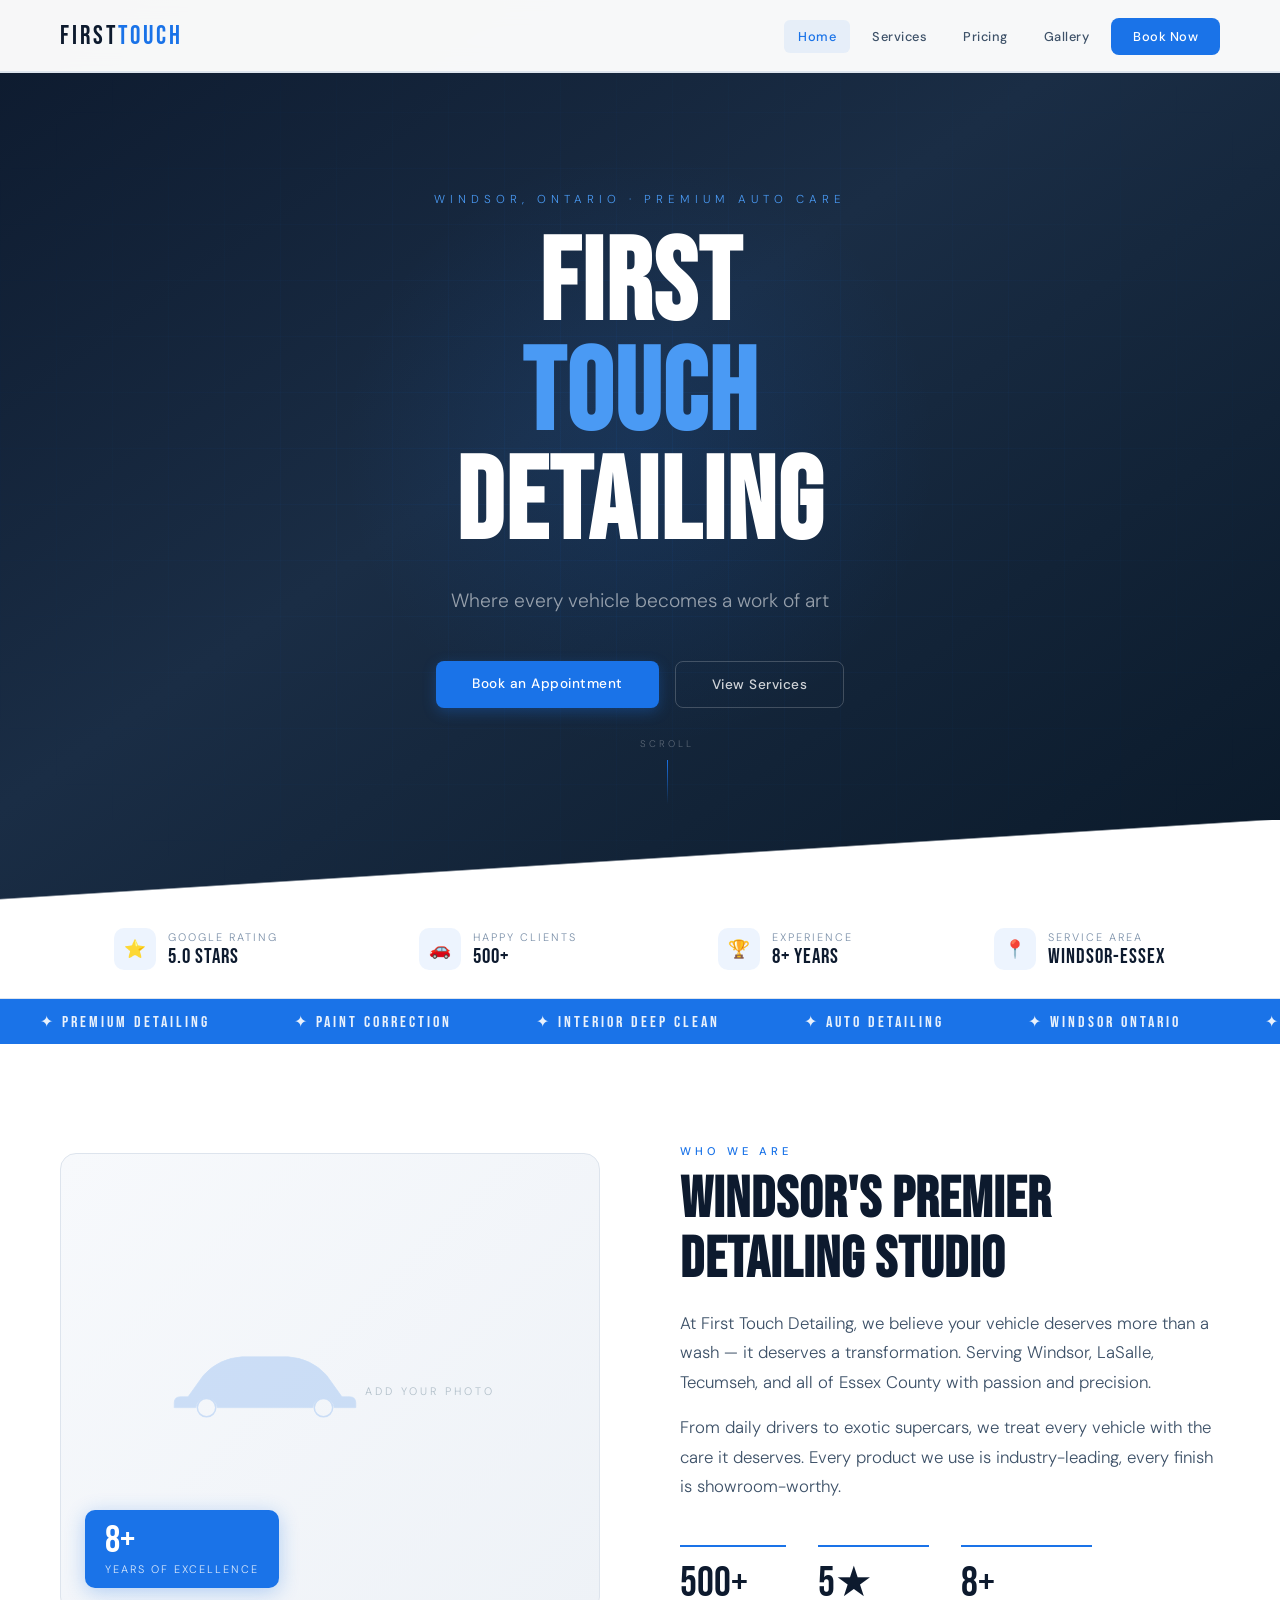
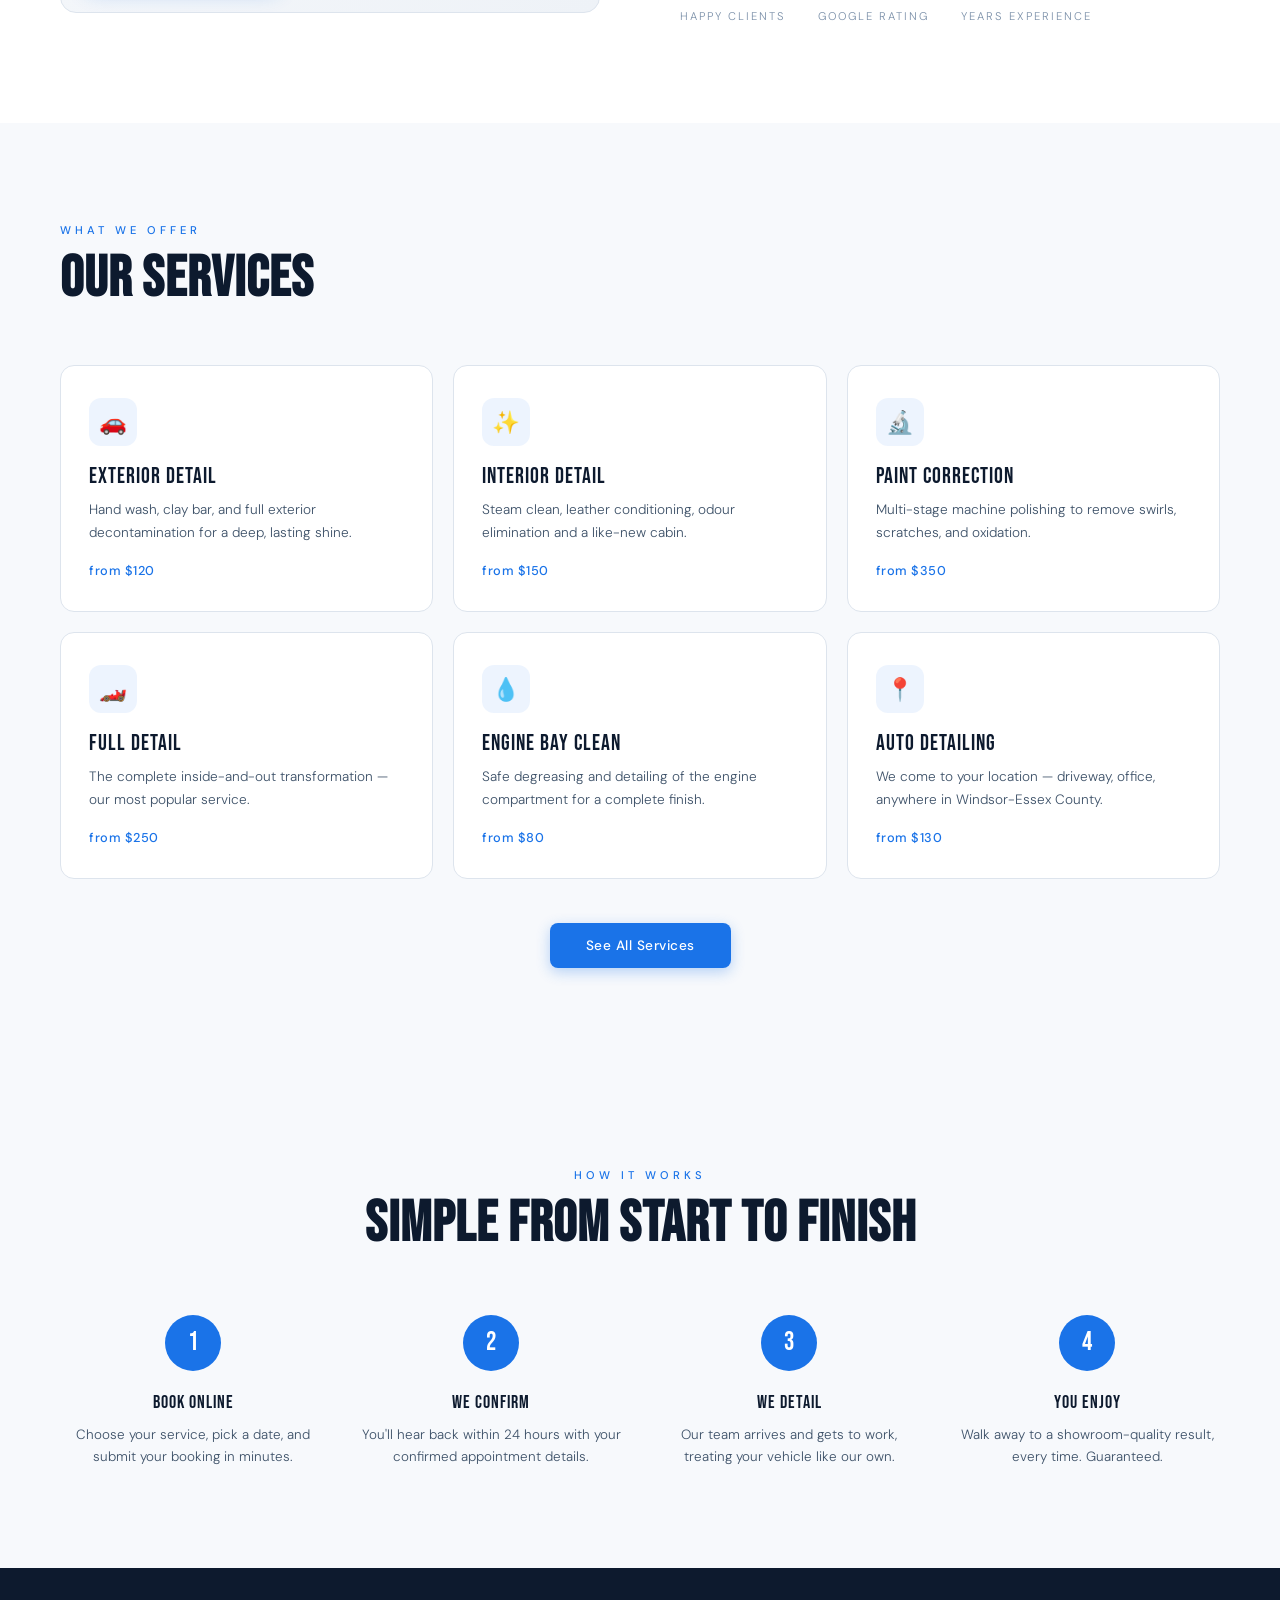
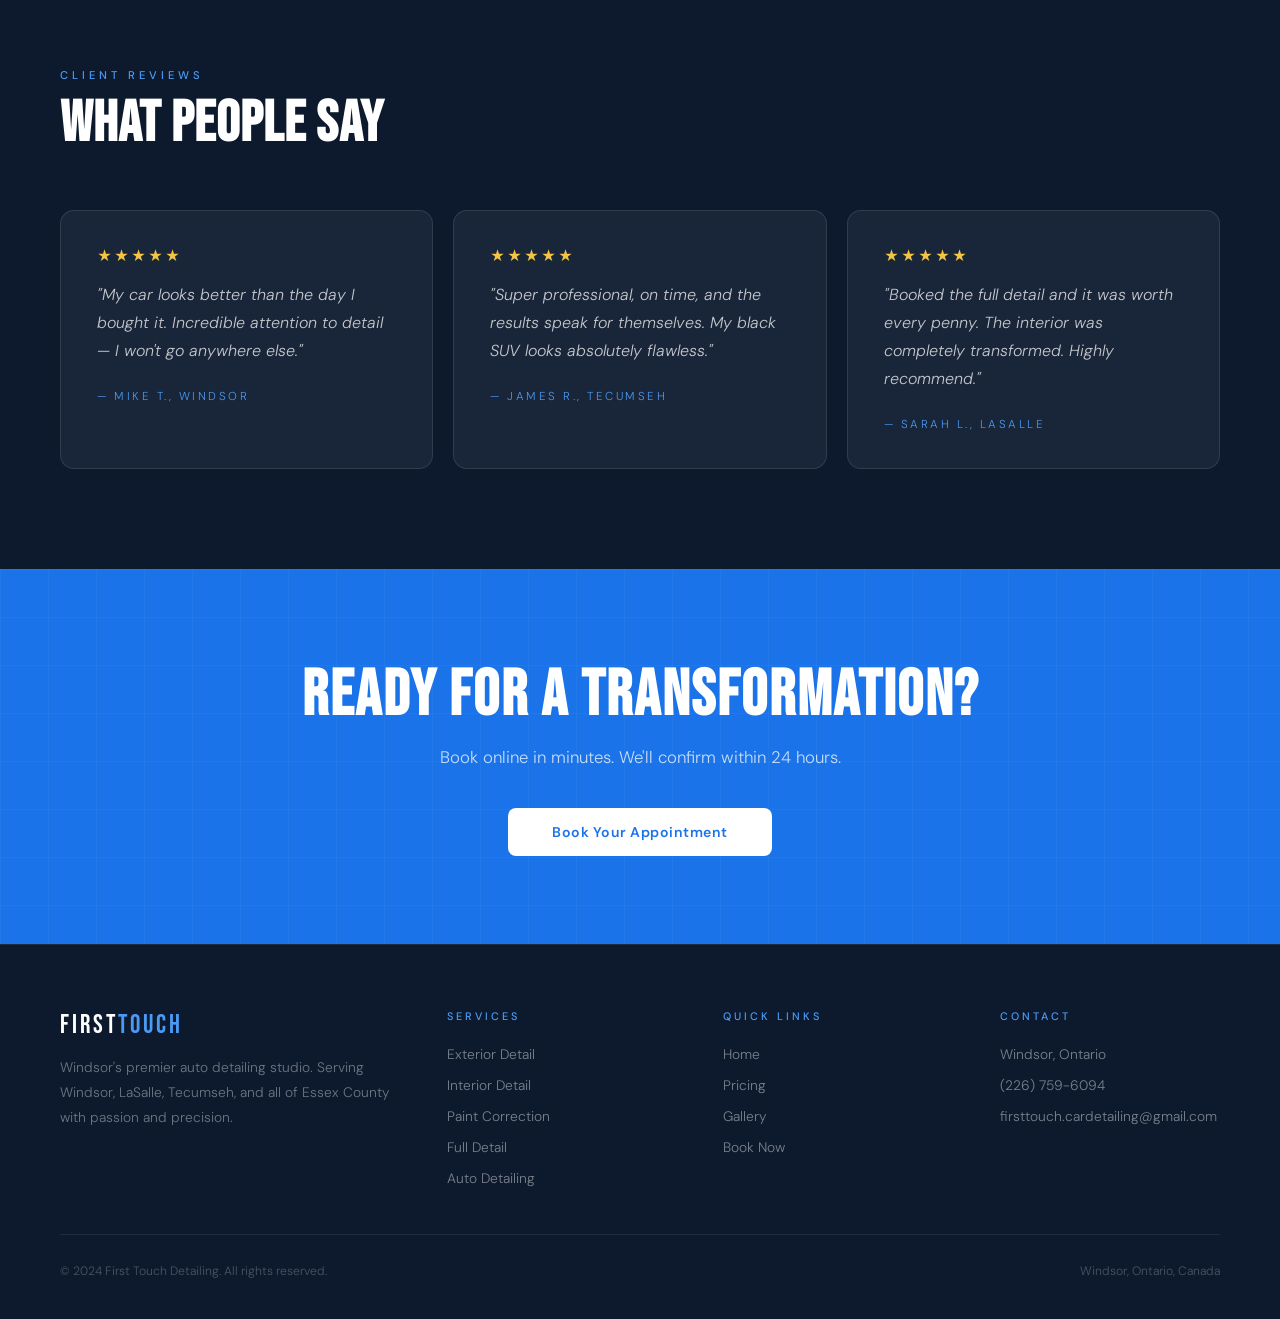
==== index.html @ b06b1b38 "booking and emails" ====
<!DOCTYPE html>
<html lang="en">
<head>
  <meta charset="UTF-8">
  <meta name="viewport" content="width=device-width, initial-scale=1.0">
  <title>First Touch Detailing | Windsor, Ontario</title>
  <meta name="description" content="Windsor's premier auto detailing studio. Premium exterior, interior, paint correction and detailing services in Windsor, Ontario.">
  <link rel="stylesheet" href="css/style.css">
  <link rel="apple-touch-icon" sizes="180x180" href="/apple-touch-icon.png">
  <link rel="icon" type="image/png" sizes="32x32" href="">
  <link rel="icon" type="image/png" sizes="16x16" href="/favicon-16x16.png">
  <style>
    /* ── HERO ── */
    #hero {
      height: 100vh; min-height: 680px;
      position: relative;
      display: flex; flex-direction: column;
      align-items: center; justify-content: center;
      text-align: center; overflow: hidden;
      background: var(--navy);
    }
    .hero-bg {
      position: absolute; inset: 0;
      background: linear-gradient(145deg, #0d1a2e 0%, #1a2d45 45%, #0a1929 100%);
    }
    .hero-grid {
      position: absolute; inset: 0;
      background-image:
        linear-gradient(rgba(26,115,232,0.07) 1px, transparent 1px),
        linear-gradient(90deg, rgba(26,115,232,0.07) 1px, transparent 1px);
      background-size: 56px 56px;
      mask-image: radial-gradient(ellipse 80% 80% at 50% 50%, black 0%, transparent 75%);
    }
    .hero-glow {
      position: absolute;
      width: 600px; height: 600px;
      background: radial-gradient(circle, rgba(26,115,232,0.12) 0%, transparent 70%);
      top: 50%; left: 50%; transform: translate(-50%, -50%);
      pointer-events: none;
    }
    .hero-content { position: relative; z-index: 2; max-width: 860px; padding: 0 24px; }
    .hero-eyebrow {
      font-size: 0.72rem; letter-spacing: 5px; text-transform: uppercase;
      color: var(--blue-light); margin-bottom: 24px;
      opacity: 0; animation: fadeUp .8s .2s forwards;
    }
    .hero-title {
      font-family: 'Bebas Neue', sans-serif;
      font-size: clamp(4rem, 9vw, 8rem);
      line-height: 0.95; letter-spacing: 2px; color: var(--white);
      opacity: 0; animation: fadeUp .9s .4s forwards;
    }
    .hero-title .blue { color: var(--blue-light); }
    .hero-sub {
      font-size: clamp(1rem, 2vw, 1.2rem);
      font-weight: 300;
      color: rgba(255,255,255,0.55);
      margin: 28px 0 48px;
      opacity: 0; animation: fadeUp .9s .6s forwards;
    }
    .hero-actions {
      display: flex; gap: 16px; justify-content: center; flex-wrap: wrap;
      opacity: 0; animation: fadeUp .9s .8s forwards;
    }
    .hero-divider {
      position: absolute; bottom: 0; left: 0; right: 0;
      height: 80px;
      background: linear-gradient(to bottom right, transparent 49%, var(--white) 50%);
    }
    .hero-scroll {
      position: absolute; bottom: 96px; left: 50%; transform: translateX(-50%);
      z-index: 2; display: flex; flex-direction: column; align-items: center; gap: 10px;
      opacity: 0; animation: fadeUp .9s 1.2s forwards;
    }
    .hero-scroll span { font-size: 0.6rem; letter-spacing: 3px; text-transform: uppercase; color: rgba(255,255,255,0.3); }
    .scroll-line { width: 1px; height: 44px; background: linear-gradient(to bottom, var(--blue), transparent); animation: pulse 2s infinite; }

    /* ── TRUST BAR ── */
    .trust-bar {
      background: var(--white);
      border-bottom: 1px solid var(--border);
      padding: 28px 60px;
    }
    .trust-bar-inner {
      max-width: 1200px; margin: 0 auto;
      display: flex; align-items: center; justify-content: space-around;
      gap: 32px; flex-wrap: wrap;
    }
    .trust-item {
      display: flex; align-items: center; gap: 12px;
    }
    .trust-icon {
      width: 42px; height: 42px;
      background: var(--blue-dim);
      border-radius: 10px;
      display: flex; align-items: center; justify-content: center;
      font-size: 1.1rem;
    }
    .trust-text-wrap { }
    .trust-label { font-size: 0.68rem; letter-spacing: 2px; text-transform: uppercase; color: var(--grey); }
    .trust-value { font-family: 'Bebas Neue', sans-serif; font-size: 1.3rem; letter-spacing: 1px; color: var(--navy); }

    /* ── ABOUT ── */
    .about-grid {
      display: grid; grid-template-columns: 1fr 1fr; gap: 80px; align-items: center;
    }
    .about-img-wrap {
      position: relative; height: 460px;
      background: linear-gradient(135deg, var(--off-white) 0%, var(--light) 100%);
      border-radius: 16px; overflow: hidden;
      border: 1px solid var(--border);
      display: flex; align-items: center; justify-content: center;
    }
    .about-img-badge {
      position: absolute; bottom: 24px; left: 24px;
      background: var(--blue); color: var(--white);
      padding: 12px 20px; border-radius: 10px;
      box-shadow: 0 4px 20px rgba(26,115,232,0.3);
    }
    .about-img-badge .badge-num {
      font-family: 'Bebas Neue', sans-serif; font-size: 2.4rem; line-height: 1;
    }
    .about-img-badge .badge-lbl {
      font-size: 0.68rem; letter-spacing: 2px; text-transform: uppercase;
      opacity: 0.85; margin-top: 2px;
    }
    .stats-row { display: flex; gap: 32px; margin-top: 44px; flex-wrap: wrap; }
    .stat {
      padding-top: 16px;
      border-top: 2px solid var(--blue);
    }
    .stat-num {
      font-family: 'Bebas Neue', sans-serif; font-size: 2.6rem; color: var(--navy); line-height: 1;
    }
    .stat-label { font-size: 0.7rem; letter-spacing: 2px; text-transform: uppercase; color: var(--grey); margin-top: 4px; }

    /* ── SERVICE CARDS ── */
    .services-preview {
      display: grid; grid-template-columns: repeat(3, 1fr); gap: 20px; margin-top: 56px;
    }
    .svc-thumb {
      background: var(--white); border: 1.5px solid var(--border);
      padding: 32px 28px; border-radius: 14px;
      position: relative; overflow: hidden;
      transition: border-color .3s, box-shadow .3s, transform .3s;
    }
    .svc-thumb:hover {
      border-color: var(--blue);
      box-shadow: var(--shadow-lg);
      transform: translateY(-4px);
    }
    .svc-icon {
      width: 48px; height: 48px;
      background: var(--blue-dim);
      border-radius: 12px;
      display: flex; align-items: center; justify-content: center;
      font-size: 1.4rem; margin-bottom: 18px;
    }
    .svc-name {
      font-family: 'Bebas Neue', sans-serif; font-size: 1.35rem; letter-spacing: 1px;
      color: var(--navy); margin-bottom: 10px;
    }
    .svc-desc { font-size: 0.85rem; color: var(--text); line-height: 1.65; margin-bottom: 18px; }
    .svc-price { font-size: 0.8rem; color: var(--blue); font-weight: 500; letter-spacing: 0.5px; }

    /* ── PROCESS STRIP ── */
    #process { background: var(--off-white); }
    .process-steps {
      display: grid; grid-template-columns: repeat(4, 1fr); gap: 32px; margin-top: 60px;
    }
    .process-step { text-align: center; }
    .step-num {
      width: 56px; height: 56px;
      background: var(--blue); color: var(--white);
      font-family: 'Bebas Neue', sans-serif; font-size: 1.6rem; letter-spacing: 1px;
      border-radius: 50%;
      display: flex; align-items: center; justify-content: center;
      margin: 0 auto 20px;
    }
    .step-title { font-family: 'Bebas Neue', sans-serif; font-size: 1.15rem; letter-spacing: 1px; color: var(--navy); margin-bottom: 10px; }
    .step-desc { font-size: 0.84rem; color: var(--text); line-height: 1.65; }

    /* ── TESTIMONIALS ── */
    #testimonials { background: var(--navy); }
    #testimonials .section-label { color: var(--blue-light); }
    #testimonials .section-title { color: var(--white); }
    .testimonials-grid { display: grid; grid-template-columns: repeat(3, 1fr); gap: 20px; margin-top: 56px; }
    .testi-card {
      background: rgba(255,255,255,0.05); border: 1px solid rgba(255,255,255,0.1);
      padding: 36px; border-radius: 14px;
      transition: background .3s, border-color .3s;
    }
    .testi-card:hover { background: rgba(255,255,255,0.08); border-color: rgba(26,115,232,0.4); }
    .testi-stars { color: #f4c542; font-size: 0.9rem; margin-bottom: 16px; letter-spacing: 2px; }
    .testi-quote {
      font-size: 1rem; color: rgba(255,255,255,0.75);
      line-height: 1.75; margin-bottom: 24px; font-style: italic;
    }
    .testi-author { font-size: 0.72rem; letter-spacing: 2.5px; text-transform: uppercase; color: var(--blue-light); }

    /* ── CTA BANNER ── */
    #cta-banner {
      background: var(--blue);
      text-align: center; padding: 88px 60px;
      position: relative; overflow: hidden;
    }
    #cta-banner::before {
      content: '';
      position: absolute; inset: 0;
      background-image:
        linear-gradient(rgba(255,255,255,0.04) 1px, transparent 1px),
        linear-gradient(90deg, rgba(255,255,255,0.04) 1px, transparent 1px);
      background-size: 48px 48px;
    }
    #cta-banner h2 {
      font-family: 'Bebas Neue', sans-serif;
      font-size: clamp(2.5rem, 5vw, 4rem); letter-spacing: 2px;
      color: var(--white); margin-bottom: 12px; position: relative;
    }
    #cta-banner p {
      font-size: 1.05rem; color: rgba(255,255,255,0.75);
      margin-bottom: 40px; position: relative;
    }
    .btn-white {
      background: var(--white); color: var(--blue);
      padding: 15px 44px; font-family: 'DM Sans', sans-serif;
      font-size: 0.88rem; font-weight: 600;
      letter-spacing: 0.5px;
      text-decoration: none; display: inline-block;
      border-radius: 8px;
      transition: background .2s, transform .2s;
      position: relative;
    }
    .btn-white:hover { background: var(--off-white); transform: translateY(-2px); }

    @media (max-width: 900px) {
      .trust-bar { padding: 24px; }
      .trust-bar-inner { justify-content: flex-start; gap: 20px; }
      .about-grid { grid-template-columns: 1fr; gap: 40px; }
      .about-img-wrap { height: 300px; }
      .services-preview { grid-template-columns: 1fr; gap: 16px; }
      .process-steps { grid-template-columns: 1fr 1fr; gap: 24px; }
      .testimonials-grid { grid-template-columns: 1fr; }
      .stats-row { gap: 24px; }
      #cta-banner { padding: 64px 24px; }
    }
    @media (max-width: 600px) {
      .process-steps { grid-template-columns: 1fr; }
    }
  </style>
</head>
<body>

<!-- NAV -->
<nav id="mainNav">
  <a href="index.html" class="nav-logo">First<span>Touch</span></a>
  <ul class="nav-links" id="navLinks">
    <li><a href="index.html">Home</a></li>
    <li><a href="services.html">Services</a></li>
    <li><a href="pricing.html">Pricing</a></li>
    <li><a href="gallery.html">Gallery</a></li>
    <li><a href="booking.html" class="nav-cta">Book Now</a></li>
  </ul>
  <div class="hamburger" id="hamburger">
    <span></span><span></span><span></span>
  </div>
</nav>

<!-- HERO -->
<section id="hero">
  <div class="hero-bg"></div>
  <div class="hero-grid"></div>
  <div class="hero-glow"></div>
  <div class="hero-content">
    <p class="hero-eyebrow">Windsor, Ontario · Premium Auto Care</p>
    <h1 class="hero-title">First<br><span class="blue">Touch</span><br>Detailing</h1>
    <p class="hero-sub">Where every vehicle becomes a work of art</p>
    <div class="hero-actions">
      <a href="booking.html" class="btn-primary">Book an Appointment</a>
      <a href="services.html" class="btn-outline" style="color:rgba(255,255,255,0.8);border-color:rgba(255,255,255,0.2);">View Services</a>
    </div>
  </div>
  <div class="hero-scroll">
    <span>Scroll</span>
    <div class="scroll-line"></div>
  </div>
  <div class="hero-divider"></div>
</section>

<!-- TRUST BAR -->
<div class="trust-bar">
  <div class="trust-bar-inner">
    <div class="trust-item">
      <div class="trust-icon">⭐</div>
      <div class="trust-text-wrap">
        <div class="trust-label">Google Rating</div>
        <div class="trust-value">5.0 Stars</div>
      </div>
    </div>
    <div class="trust-item">
      <div class="trust-icon">🚗</div>
      <div class="trust-text-wrap">
        <div class="trust-label">Happy Clients</div>
        <div class="trust-value">500+</div>
      </div>
    </div>
    <div class="trust-item">
      <div class="trust-icon">🏆</div>
      <div class="trust-text-wrap">
        <div class="trust-label">Experience</div>
        <div class="trust-value">8+ Years</div>
      </div>
    </div>
    <div class="trust-item">
      <div class="trust-icon">📍</div>
      <div class="trust-text-wrap">
        <div class="trust-label">Service Area</div>
        <div class="trust-value">Windsor-Essex</div>
      </div>
    </div>
  </div>
</div>

<!-- BADGE STRIP -->
<div class="badge-strip">
  <div class="badge-track">
    <span class="badge-item">✦ Premium Detailing</span>
    <span class="badge-item">✦ Paint Correction</span>
    <span class="badge-item">✦ Interior Deep Clean</span>
    <span class="badge-item">✦ Auto Detailing</span>
    <span class="badge-item">✦ Windsor Ontario</span>
    <span class="badge-item">✦ Full Detail</span>
    <span class="badge-item">✦ Premium Detailing</span>
    <span class="badge-item">✦ Paint Correction</span>
    <span class="badge-item">✦ Interior Deep Clean</span>
    <span class="badge-item">✦ Auto Detailing</span>
    <span class="badge-item">✦ Windsor Ontario</span>
    <span class="badge-item">✦ Full Detail</span>
  </div>
</div>

<!-- ABOUT -->
<section>
  <div class="section-inner">
    <div class="about-grid">
      <div class="about-img-wrap reveal">
        <svg width="200" height="80" viewBox="0 0 260 100" fill="none" opacity="0.18">
          <path d="M30 68 L50 40 Q70 18 100 16 L160 16 Q190 18 210 40 L230 68 L240 68 Q248 68 248 76 L248 82 L220 82 Q218 70 206 70 Q194 70 192 82 L68 82 Q66 70 54 70 Q42 70 40 82 L12 82 L12 76 Q12 68 20 68 Z" fill="#1a73e8" stroke="#1a73e8" stroke-width="1"/>
          <circle cx="54" cy="82" r="12" stroke="#1a73e8" stroke-width="2" fill="none"/>
          <circle cx="206" cy="82" r="12" stroke="#1a73e8" stroke-width="2" fill="none"/>
        </svg>
        <p style="font-size:0.68rem;letter-spacing:3px;text-transform:uppercase;color:var(--grey-light);margin-top:16px">Add Your Photo</p>
        <div class="about-img-badge">
          <div class="badge-num">8+</div>
          <div class="badge-lbl">Years of Excellence</div>
        </div>
      </div>
      <div class="reveal" style="transition-delay:.15s">
        <p class="section-label">Who We Are</p>
        <h2 class="section-title">Windsor's Premier Detailing Studio</h2>
        <p class="section-body">At First Touch Detailing, we believe your vehicle deserves more than a wash — it deserves a transformation. Serving Windsor, LaSalle, Tecumseh, and all of Essex County with passion and precision.</p>
        <p class="section-body" style="margin-top:16px">From daily drivers to exotic supercars, we treat every vehicle with the care it deserves. Every product we use is industry-leading, every finish is showroom-worthy.</p>
        <div class="stats-row">
          <div class="stat"><div class="stat-num">500+</div><div class="stat-label">Happy Clients</div></div>
          <div class="stat"><div class="stat-num">5★</div><div class="stat-label">Google Rating</div></div>
          <div class="stat"><div class="stat-num">8+</div><div class="stat-label">Years Experience</div></div>
        </div>
      </div>
    </div>
  </div>
</section>

<!-- SERVICE PREVIEW -->
<section style="background:var(--off-white);">
  <div class="section-inner">
    <div class="reveal">
      <p class="section-label">What We Offer</p>
      <h2 class="section-title">Our Services</h2>
    </div>
    <div class="services-preview">
      <div class="svc-thumb reveal">
        <div class="svc-icon">🚗</div>
        <div class="svc-name">Exterior Detail</div>
        <p class="svc-desc">Hand wash, clay bar, and full exterior decontamination for a deep, lasting shine.</p>
        <div class="svc-price">from $120</div>
      </div>
      <div class="svc-thumb reveal" style="transition-delay:.1s">
        <div class="svc-icon">✨</div>
        <div class="svc-name">Interior Detail</div>
        <p class="svc-desc">Steam clean, leather conditioning, odour elimination and a like-new cabin.</p>
        <div class="svc-price">from $150</div>
      </div>
      <div class="svc-thumb reveal" style="transition-delay:.2s">
        <div class="svc-icon">🔬</div>
        <div class="svc-name">Paint Correction</div>
        <p class="svc-desc">Multi-stage machine polishing to remove swirls, scratches, and oxidation.</p>
        <div class="svc-price">from $350</div>
      </div>
      <div class="svc-thumb reveal" style="transition-delay:.1s">
        <div class="svc-icon">🏎️</div>
        <div class="svc-name">Full Detail</div>
        <p class="svc-desc">The complete inside-and-out transformation — our most popular service.</p>
        <div class="svc-price">from $250</div>
      </div>
      <div class="svc-thumb reveal" style="transition-delay:.2s">
        <div class="svc-icon">💧</div>
        <div class="svc-name">Engine Bay Clean</div>
        <p class="svc-desc">Safe degreasing and detailing of the engine compartment for a complete finish.</p>
        <div class="svc-price">from $80</div>
      </div>
      <div class="svc-thumb reveal" style="transition-delay:.3s">
        <div class="svc-icon">📍</div>
        <div class="svc-name">Auto Detailing</div>
        <p class="svc-desc">We come to your location — driveway, office, anywhere in Windsor-Essex County.</p>
        <div class="svc-price">from $130</div>
      </div>
    </div>
    <div style="text-align:center;margin-top:44px" class="reveal">
      <a href="services.html" class="btn-primary">See All Services</a>
    </div>
  </div>
</section>

<!-- HOW IT WORKS -->
<section id="process">
  <div class="section-inner">
    <div class="reveal" style="text-align:center">
      <p class="section-label">How It Works</p>
      <h2 class="section-title">Simple from Start to Finish</h2>
    </div>
    <div class="process-steps">
      <div class="process-step reveal">
        <div class="step-num">1</div>
        <div class="step-title">Book Online</div>
        <p class="step-desc">Choose your service, pick a date, and submit your booking in minutes.</p>
      </div>
      <div class="process-step reveal" style="transition-delay:.1s">
        <div class="step-num">2</div>
        <div class="step-title">We Confirm</div>
        <p class="step-desc">You'll hear back within 24 hours with your confirmed appointment details.</p>
      </div>
      <div class="process-step reveal" style="transition-delay:.2s">
        <div class="step-num">3</div>
        <div class="step-title">We Detail</div>
        <p class="step-desc">Our team arrives and gets to work, treating your vehicle like our own.</p>
      </div>
      <div class="process-step reveal" style="transition-delay:.3s">
        <div class="step-num">4</div>
        <div class="step-title">You Enjoy</div>
        <p class="step-desc">Walk away to a showroom-quality result, every time. Guaranteed.</p>
      </div>
    </div>
  </div>
</section>

<!-- TESTIMONIALS -->
<section id="testimonials">
  <div class="section-inner">
    <div class="reveal">
      <p class="section-label">Client Reviews</p>
      <h2 class="section-title">What People Say</h2>
    </div>
    <div class="testimonials-grid">
      <div class="testi-card reveal">
        <div class="testi-stars">★★★★★</div>
        <p class="testi-quote">"My car looks better than the day I bought it. Incredible attention to detail — I won't go anywhere else."</p>
        <div class="testi-author">— Mike T., Windsor</div>
      </div>
      <div class="testi-card reveal" style="transition-delay:.1s">
        <div class="testi-stars">★★★★★</div>
        <p class="testi-quote">"Super professional, on time, and the results speak for themselves. My black SUV looks absolutely flawless."</p>
        <div class="testi-author">— James R., Tecumseh</div>
      </div>
      <div class="testi-card reveal" style="transition-delay:.2s">
        <div class="testi-stars">★★★★★</div>
        <p class="testi-quote">"Booked the full detail and it was worth every penny. The interior was completely transformed. Highly recommend."</p>
        <div class="testi-author">— Sarah L., LaSalle</div>
      </div>
    </div>
  </div>
</section>

<!-- CTA BANNER -->
<section id="cta-banner">
  <h2>Ready for a Transformation?</h2>
  <p>Book online in minutes. We'll confirm within 24 hours.</p>
  <a href="booking.html" class="btn-white">Book Your Appointment</a>
</section>

<!-- FOOTER -->
<footer>
  <div class="footer-inner">
    <div>
      <div class="footer-logo">First<span>Touch</span></div>
      <p class="footer-desc">Windsor's premier auto detailing studio. Serving Windsor, LaSalle, Tecumseh, and all of Essex County with passion and precision.</p>
    </div>
    <div class="footer-col">
      <h5>Services</h5>
      <ul>
        <li><a href="services.html">Exterior Detail</a></li>
        <li><a href="services.html">Interior Detail</a></li>
        <li><a href="services.html">Paint Correction</a></li>
        <li><a href="services.html">Full Detail</a></li>
        <li><a href="services.html">Auto Detailing</a></li>
      </ul>
    </div>
    <div class="footer-col">
      <h5>Quick Links</h5>
      <ul>
        <li><a href="index.html">Home</a></li>
        <li><a href="pricing.html">Pricing</a></li>
        <li><a href="gallery.html">Gallery</a></li>
        <li><a href="booking.html">Book Now</a></li>
      </ul>
    </div>
    <div class="footer-col">
      <h5>Contact</h5>
      <ul>
        <li><a href="#">Windsor, Ontario</a></li>
        <li><a href="tel:2267596094">(226) 759-6094</a></li>
        <li><a href="mailto:firsttouch.cardetailing@gmail.com">firsttouch.cardetailing@gmail.com</a></li>
      </ul>
    </div>
  </div>
  <div class="footer-bottom">
    <span>© 2024 First Touch Detailing. All rights reserved.</span>
    <span>Windsor, Ontario, Canada</span>
  </div>
</footer>

<script src="js/main.js"></script>
</body>
</html>
---- css/style.css ----
/* ─────────────────────────────────────────
   FIRST TOUCH DETAILING — Global Stylesheet
   White & Blue Theme
   ───────────────────────────────────────── */

@import url('https://fonts.googleapis.com/css2?family=Bebas+Neue&family=Inter:wght@300;400;500;600&family=DM+Sans:wght@300;400;500&display=swap');

:root {
  --white:       #ffffff;
  --off-white:   #f7f9fc;
  --light:       #eef2f7;
  --blue:        #1a73e8;
  --blue-dark:   #1558b0;
  --blue-light:  #4a9af4;
  --blue-dim:    rgba(26,115,232,0.08);
  --blue-mid:    rgba(26,115,232,0.15);
  --navy:        #0d1a2e;
  --dark:        #1c2b3a;
  --grey:        #7a8fa8;
  --grey-light:  #b0bec8;
  --text:        #3d5168;
  --border:      #dde4ed;
  --border-dark: #c8d4e0;
  --shadow:      0 2px 16px rgba(26,115,232,0.08);
  --shadow-lg:   0 8px 40px rgba(26,115,232,0.13);
}

* { margin: 0; padding: 0; box-sizing: border-box; }
html { scroll-behavior: smooth; }

body {
  background: var(--white);
  color: var(--navy);
  font-family: 'DM Sans', 'Inter', sans-serif;
  font-weight: 300;
  overflow-x: hidden;
}

/* ── NAVIGATION ── */
nav {
  position: fixed; top: 0; left: 0; right: 0; z-index: 100;
  display: flex; align-items: center; justify-content: space-between;
  padding: 0 60px;
  height: 72px;
  background: rgba(255,255,255,0.97);
  backdrop-filter: blur(12px);
  border-bottom: 1px solid var(--border);
  box-shadow: 0 1px 0 var(--border);
  transition: box-shadow .3s;
}
nav.scrolled {
  box-shadow: 0 2px 20px rgba(26,115,232,0.1);
}

.nav-logo {
  font-family: 'Bebas Neue', sans-serif;
  font-size: 1.65rem;
  letter-spacing: 3px;
  color: var(--navy);
  text-decoration: none;
}
.nav-logo span { color: var(--blue); }

.nav-links { display: flex; gap: 8px; list-style: none; align-items: center; }
.nav-links a {
  color: var(--text);
  text-decoration: none;
  font-size: 0.8rem;
  font-weight: 500;
  letter-spacing: 0.5px;
  padding: 8px 14px;
  border-radius: 6px;
  transition: color .2s, background .2s;
}
.nav-links a:hover { color: var(--blue); background: var(--blue-dim); }
.nav-links a.active { color: var(--blue); background: var(--blue-dim); }

.nav-cta {
  background: var(--blue) !important;
  color: var(--white) !important;
  padding: 10px 22px !important;
  font-weight: 500 !important;
  border-radius: 8px !important;
}
.nav-cta:hover { background: var(--blue-dark) !important; }

.hamburger {
  display: none;
  flex-direction: column; gap: 5px;
  cursor: pointer; padding: 4px;
}
.hamburger span {
  display: block; width: 24px; height: 1.5px;
  background: var(--navy);
  transition: all .3s;
}

/* ── MOBILE NAV ── */
@media (max-width: 900px) {
  nav { padding: 0 24px; }
  .hamburger { display: flex; }
  .nav-links {
    display: none;
    position: fixed; inset: 0; top: 72px;
    background: rgba(255,255,255,0.99);
    flex-direction: column;
    align-items: center; justify-content: center;
    gap: 8px;
    backdrop-filter: blur(10px);
  }
  .nav-links.open { display: flex; }
  .nav-links a { font-size: 1.1rem; padding: 12px 28px; }
}

/* ── PAGE HERO (inner pages) ── */
.page-hero {
  min-height: 320px;
  display: flex; flex-direction: column;
  align-items: center; justify-content: center;
  text-align: center;
  padding: 140px 24px 80px;
  position: relative;
  overflow: hidden;
  background: var(--navy);
}
.page-hero-bg {
  position: absolute; inset: 0;
  background: linear-gradient(135deg, #0d1a2e 0%, #1a2d45 50%, #0f2239 100%);
}
.page-hero-grid {
  position: absolute; inset: 0;
  background-image:
    linear-gradient(rgba(26,115,232,0.06) 1px, transparent 1px),
    linear-gradient(90deg, rgba(26,115,232,0.06) 1px, transparent 1px);
  background-size: 50px 50px;
}
.page-hero-content { position: relative; z-index: 2; }
.page-eyebrow {
  font-size: 0.72rem; letter-spacing: 5px; text-transform: uppercase;
  color: var(--blue-light); margin-bottom: 16px;
  opacity: 0; animation: fadeUp .7s .1s forwards;
}
.page-title {
  font-family: 'Bebas Neue', sans-serif;
  font-size: clamp(3rem, 7vw, 5.5rem);
  line-height: 1; letter-spacing: 2px; color: var(--white);
  opacity: 0; animation: fadeUp .8s .25s forwards;
}
.page-title .blue { color: var(--blue-light); }

/* ── BADGE STRIP ── */
.badge-strip {
  background: var(--blue);
  padding: 12px 0;
  overflow: hidden; white-space: nowrap;
}
.badge-track {
  display: inline-block;
  animation: marquee 26s linear infinite;
}
.badge-item {
  display: inline-block; margin: 0 40px;
  font-family: 'Bebas Neue', sans-serif;
  font-size: 1rem; letter-spacing: 3px; color: var(--white);
  opacity: 0.9;
}

/* ── SECTIONS ── */
section { padding: 100px 60px; }
.section-inner { max-width: 1200px; margin: 0 auto; }

.section-label {
  font-size: 0.7rem; letter-spacing: 4px;
  text-transform: uppercase; color: var(--blue); margin-bottom: 12px;
  font-weight: 500;
}
.section-title {
  font-family: 'Bebas Neue', sans-serif;
  font-size: clamp(2.4rem, 4.5vw, 3.8rem);
  line-height: 1.05; letter-spacing: 1px; color: var(--navy);
  margin-bottom: 18px;
}
.section-body {
  font-size: 1.05rem; color: var(--text);
  line-height: 1.75; max-width: 560px;
}

/* ── BUTTONS ── */
.btn-primary {
  background: var(--blue); color: var(--white);
  padding: 14px 36px;
  font-family: 'DM Sans', sans-serif;
  font-size: 0.85rem; font-weight: 500;
  letter-spacing: 0.5px;
  border: none; cursor: pointer; text-decoration: none;
  display: inline-block;
  border-radius: 8px;
  transition: background .2s, transform .2s, box-shadow .2s;
  box-shadow: 0 4px 14px rgba(26,115,232,0.3);
}
.btn-primary:hover {
  background: var(--blue-dark);
  transform: translateY(-2px);
  box-shadow: 0 6px 20px rgba(26,115,232,0.4);
}

.btn-outline {
  background: transparent; color: var(--navy);
  padding: 14px 36px;
  font-family: 'DM Sans', sans-serif;
  font-size: 0.85rem; font-weight: 500;
  letter-spacing: 0.5px;
  border: 1.5px solid var(--border-dark);
  cursor: pointer; text-decoration: none; display: inline-block;
  border-radius: 8px;
  transition: border-color .2s, color .2s, background .2s;
}
.btn-outline:hover {
  border-color: var(--blue);
  color: var(--blue);
  background: var(--blue-dim);
}

/* ── FOOTER ── */
footer {
  background: var(--navy);
  border-top: 1px solid rgba(255,255,255,0.08);
  padding: 64px 60px 40px;
}
.footer-inner {
  max-width: 1200px; margin: 0 auto;
  display: grid; grid-template-columns: 1.5fr 1fr 1fr 1fr; gap: 56px;
}
.footer-logo {
  font-family: 'Bebas Neue', sans-serif;
  font-size: 1.65rem; letter-spacing: 3px; color: var(--white); margin-bottom: 14px;
}
.footer-logo span { color: var(--blue-light); }
.footer-desc { font-size: 0.86rem; color: rgba(255,255,255,0.4); line-height: 1.8; }
.footer-col h5 {
  font-size: 0.68rem; letter-spacing: 3px; text-transform: uppercase;
  color: var(--blue-light); margin-bottom: 20px; font-weight: 500;
}
.footer-col ul { list-style: none; }
.footer-col ul li { margin-bottom: 10px; }
.footer-col ul a {
  font-size: 0.86rem; color: rgba(255,255,255,0.45);
  text-decoration: none; transition: color .2s;
}
.footer-col ul a:hover { color: var(--white); }
.footer-bottom {
  max-width: 1200px; margin: 36px auto 0;
  padding-top: 28px; border-top: 1px solid rgba(255,255,255,0.08);
  display: flex; justify-content: space-between; align-items: center;
  font-size: 0.76rem; color: rgba(255,255,255,0.25);
}

/* ── SCROLL REVEAL ── */
.reveal { opacity: 0; transform: translateY(30px); transition: opacity .7s, transform .7s; }
.reveal.visible { opacity: 1; transform: translateY(0); }

/* ── TOAST ── */
.toast {
  position: fixed; bottom: 28px; right: 28px; z-index: 999;
  background: var(--blue); color: var(--white);
  padding: 14px 22px; font-size: 0.84rem; font-weight: 500; letter-spacing: 0.5px;
  border-radius: 8px;
  transform: translateY(100px); opacity: 0;
  transition: all .4s; max-width: 320px;
  box-shadow: 0 4px 20px rgba(26,115,232,0.35);
}
.toast.show { transform: translateY(0); opacity: 1; }
.toast.error { background: #e53e3e; }

/* ── KEYFRAMES ── */
@keyframes fadeUp {
  from { opacity: 0; transform: translateY(24px); }
  to   { opacity: 1; transform: translateY(0); }
}
@keyframes marquee {
  from { transform: translateX(0); }
  to   { transform: translateX(-50%); }
}
@keyframes pulse {
  0%, 100% { opacity: 1; }
  50%       { opacity: 0.3; }
}

/* ── MOBILE ── */
@media (max-width: 900px) {
  section { padding: 70px 24px; }
  footer { padding: 50px 24px 36px; }
  .footer-inner { grid-template-columns: 1fr 1fr; gap: 32px; }
  .footer-bottom { flex-direction: column; gap: 10px; text-align: center; }
}
@media (max-width: 560px) {
  .footer-inner { grid-template-columns: 1fr; gap: 28px; }
}
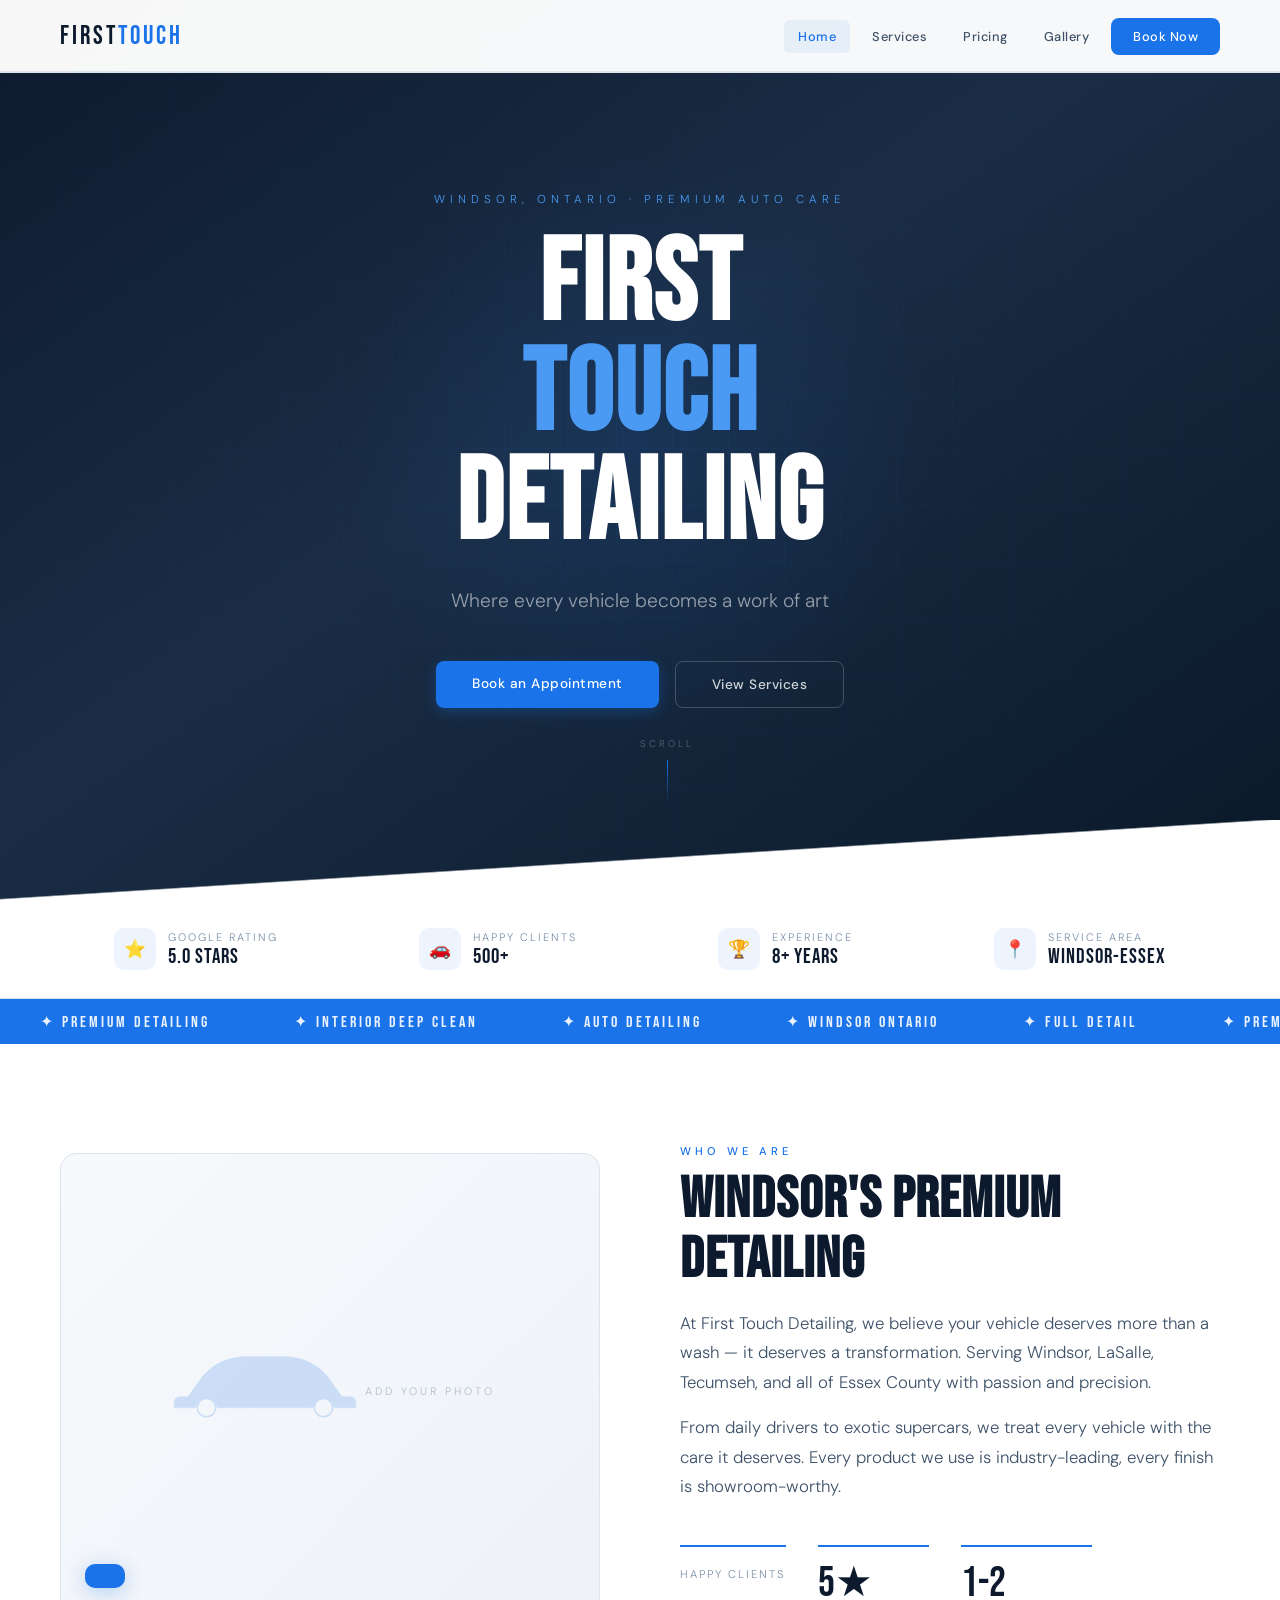
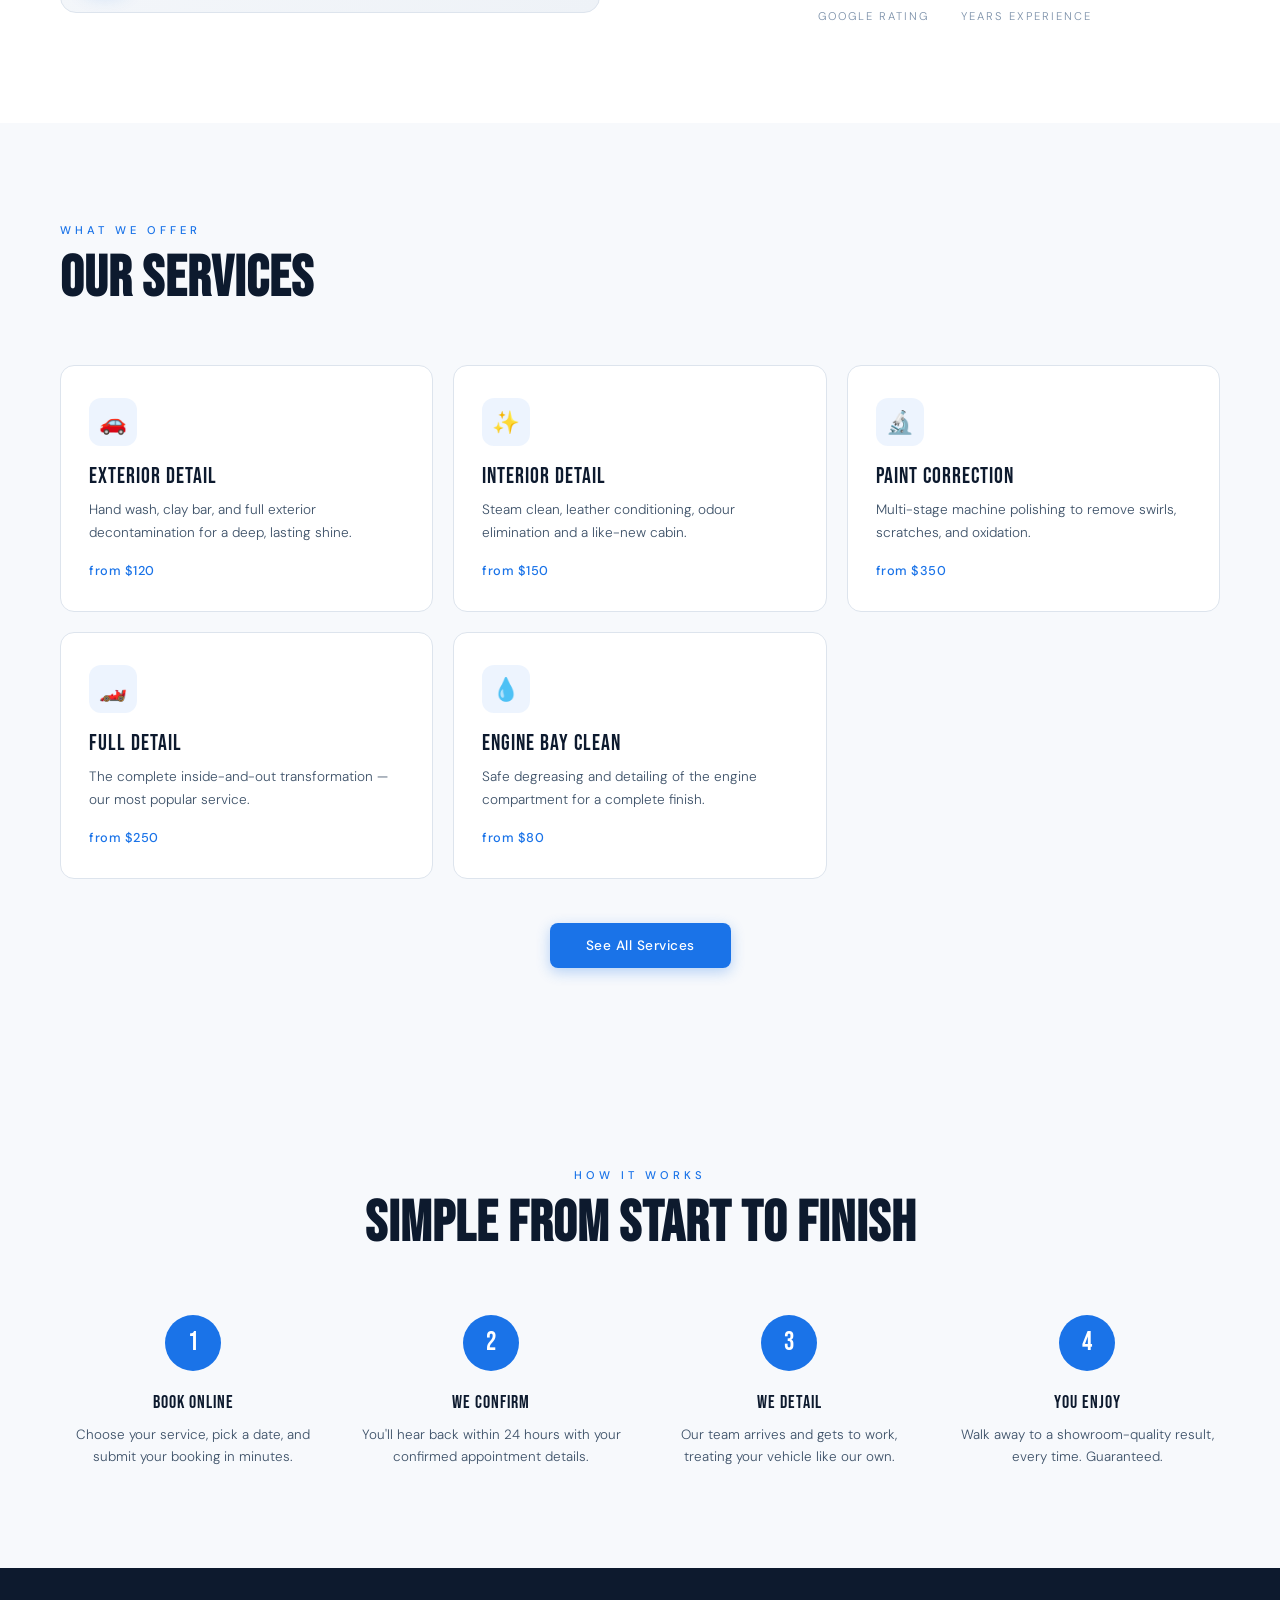
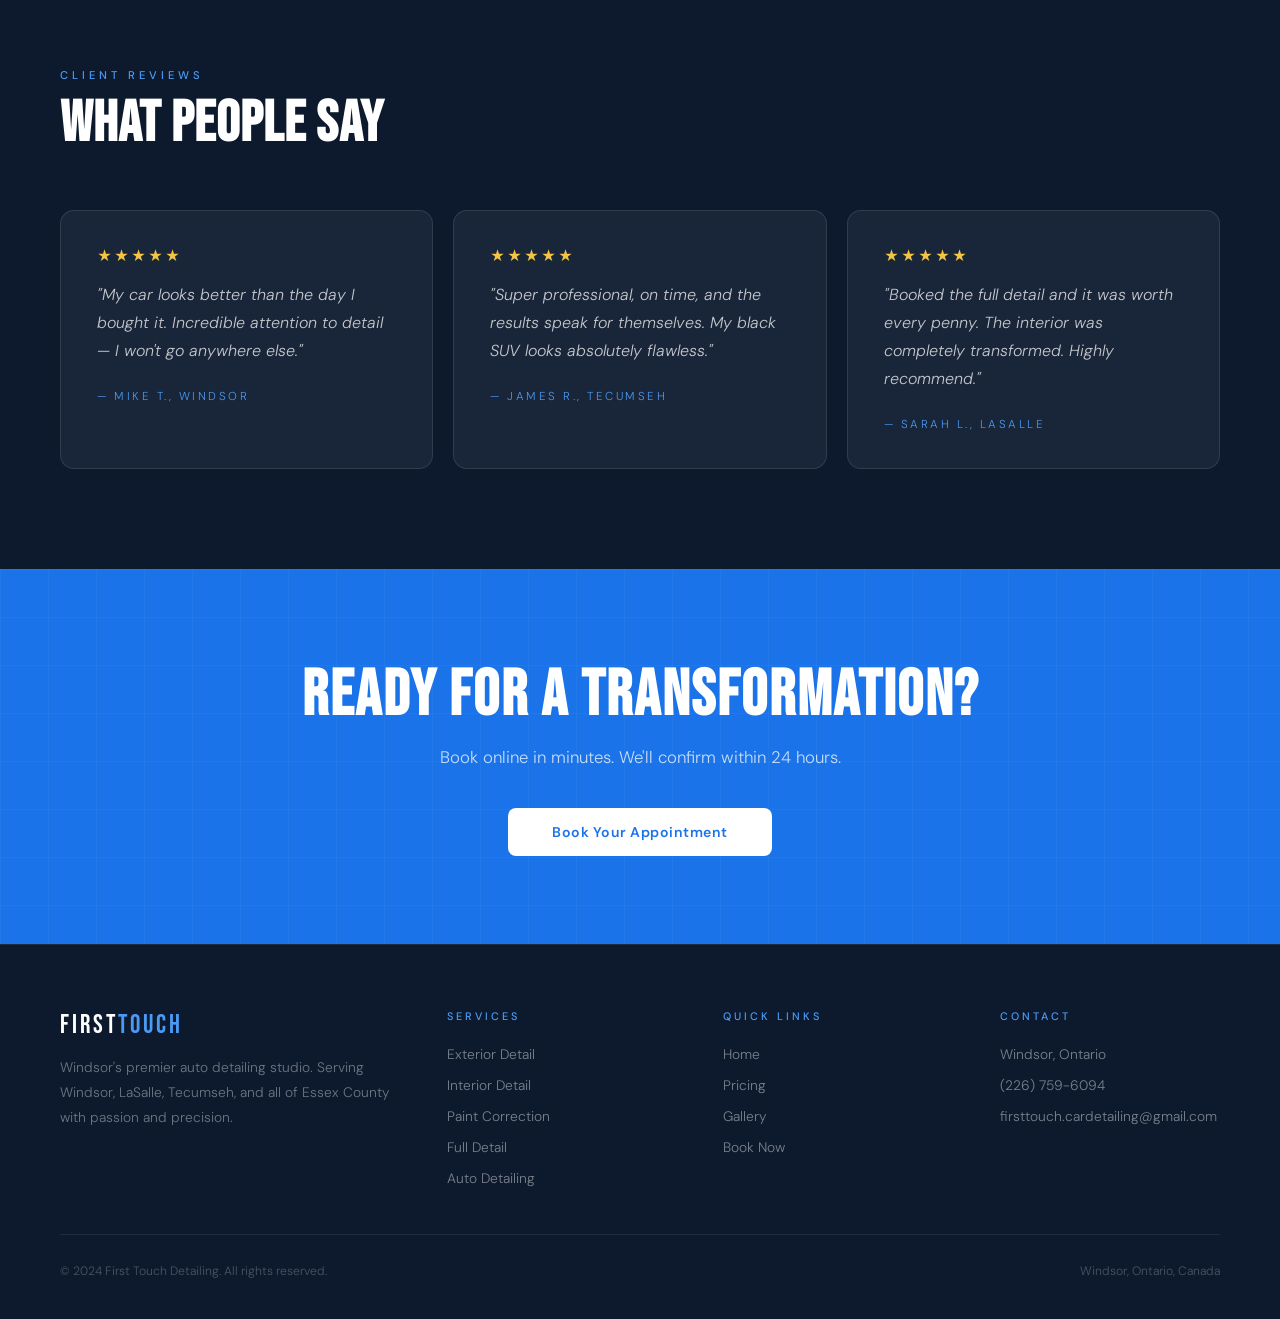
==== commit 75695544: "index changes" ====
--- a/index.html
+++ b/index.html
@@ -325,15 +325,12 @@
 <div class="badge-strip">
   <div class="badge-track">
     <span class="badge-item">✦ Premium Detailing</span>
-    <span class="badge-item">✦ Paint Correction</span>
     <span class="badge-item">✦ Interior Deep Clean</span>
     <span class="badge-item">✦ Auto Detailing</span>
     <span class="badge-item">✦ Windsor Ontario</span>
     <span class="badge-item">✦ Full Detail</span>
     <span class="badge-item">✦ Premium Detailing</span>
-    <span class="badge-item">✦ Paint Correction</span>
     <span class="badge-item">✦ Interior Deep Clean</span>
-    <span class="badge-item">✦ Auto Detailing</span>
     <span class="badge-item">✦ Windsor Ontario</span>
     <span class="badge-item">✦ Full Detail</span>
   </div>
@@ -351,19 +348,17 @@
         </svg>
         <p style="font-size:0.68rem;letter-spacing:3px;text-transform:uppercase;color:var(--grey-light);margin-top:16px">Add Your Photo</p>
         <div class="about-img-badge">
-          <div class="badge-num">8+</div>
-          <div class="badge-lbl">Years of Excellence</div>
         </div>
       </div>
       <div class="reveal" style="transition-delay:.15s">
         <p class="section-label">Who We Are</p>
-        <h2 class="section-title">Windsor's Premier Detailing Studio</h2>
+        <h2 class="section-title">Windsor's Premium Detailing </h2>
         <p class="section-body">At First Touch Detailing, we believe your vehicle deserves more than a wash — it deserves a transformation. Serving Windsor, LaSalle, Tecumseh, and all of Essex County with passion and precision.</p>
         <p class="section-body" style="margin-top:16px">From daily drivers to exotic supercars, we treat every vehicle with the care it deserves. Every product we use is industry-leading, every finish is showroom-worthy.</p>
         <div class="stats-row">
-          <div class="stat"><div class="stat-num">500+</div><div class="stat-label">Happy Clients</div></div>
+          <div class="stat"><div class="stat-num"></div><div class="stat-label">Happy Clients</div></div>
           <div class="stat"><div class="stat-num">5★</div><div class="stat-label">Google Rating</div></div>
-          <div class="stat"><div class="stat-num">8+</div><div class="stat-label">Years Experience</div></div>
+          <div class="stat"><div class="stat-num">1-2</div><div class="stat-label">Years Experience</div></div>
         </div>
       </div>
     </div>
@@ -407,12 +402,6 @@
         <div class="svc-name">Engine Bay Clean</div>
         <p class="svc-desc">Safe degreasing and detailing of the engine compartment for a complete finish.</p>
         <div class="svc-price">from $80</div>
-      </div>
-      <div class="svc-thumb reveal" style="transition-delay:.3s">
-        <div class="svc-icon">📍</div>
-        <div class="svc-name">Auto Detailing</div>
-        <p class="svc-desc">We come to your location — driveway, office, anywhere in Windsor-Essex County.</p>
-        <div class="svc-price">from $130</div>
       </div>
     </div>
     <div style="text-align:center;margin-top:44px" class="reveal">
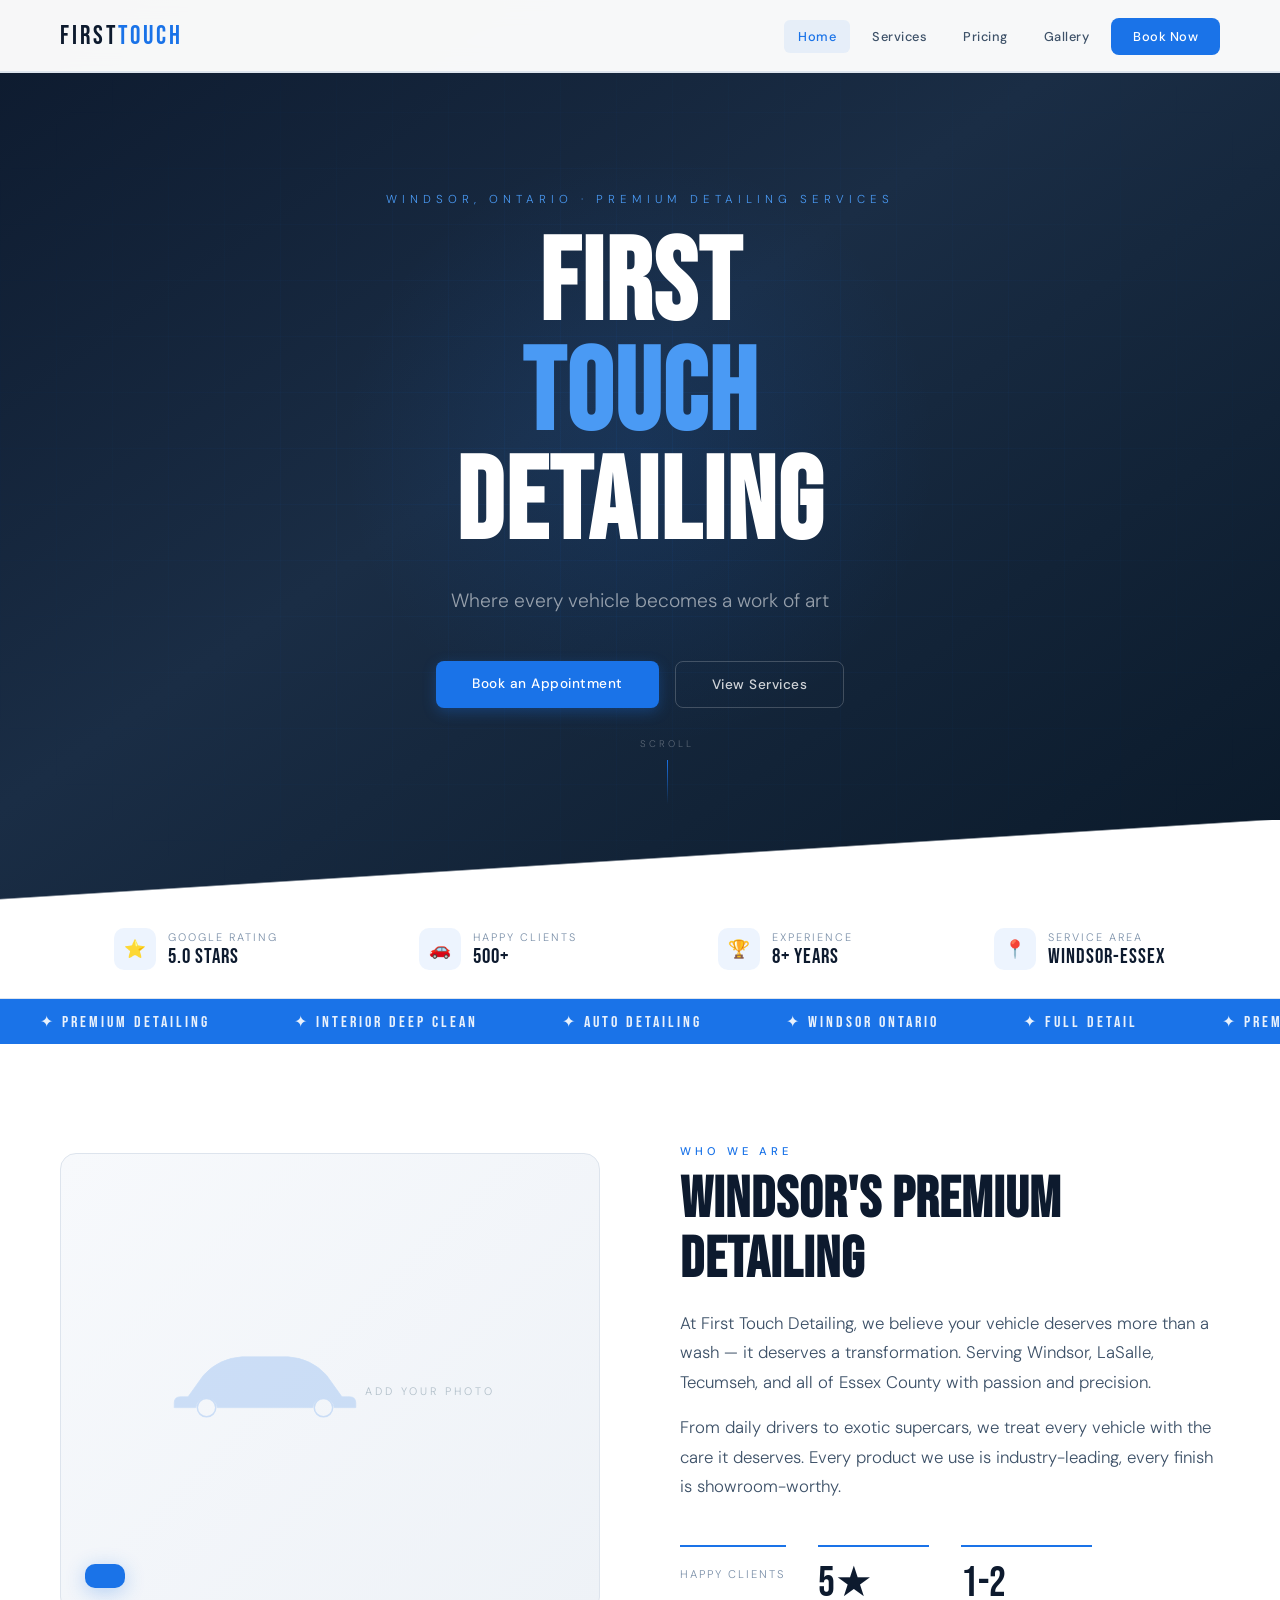
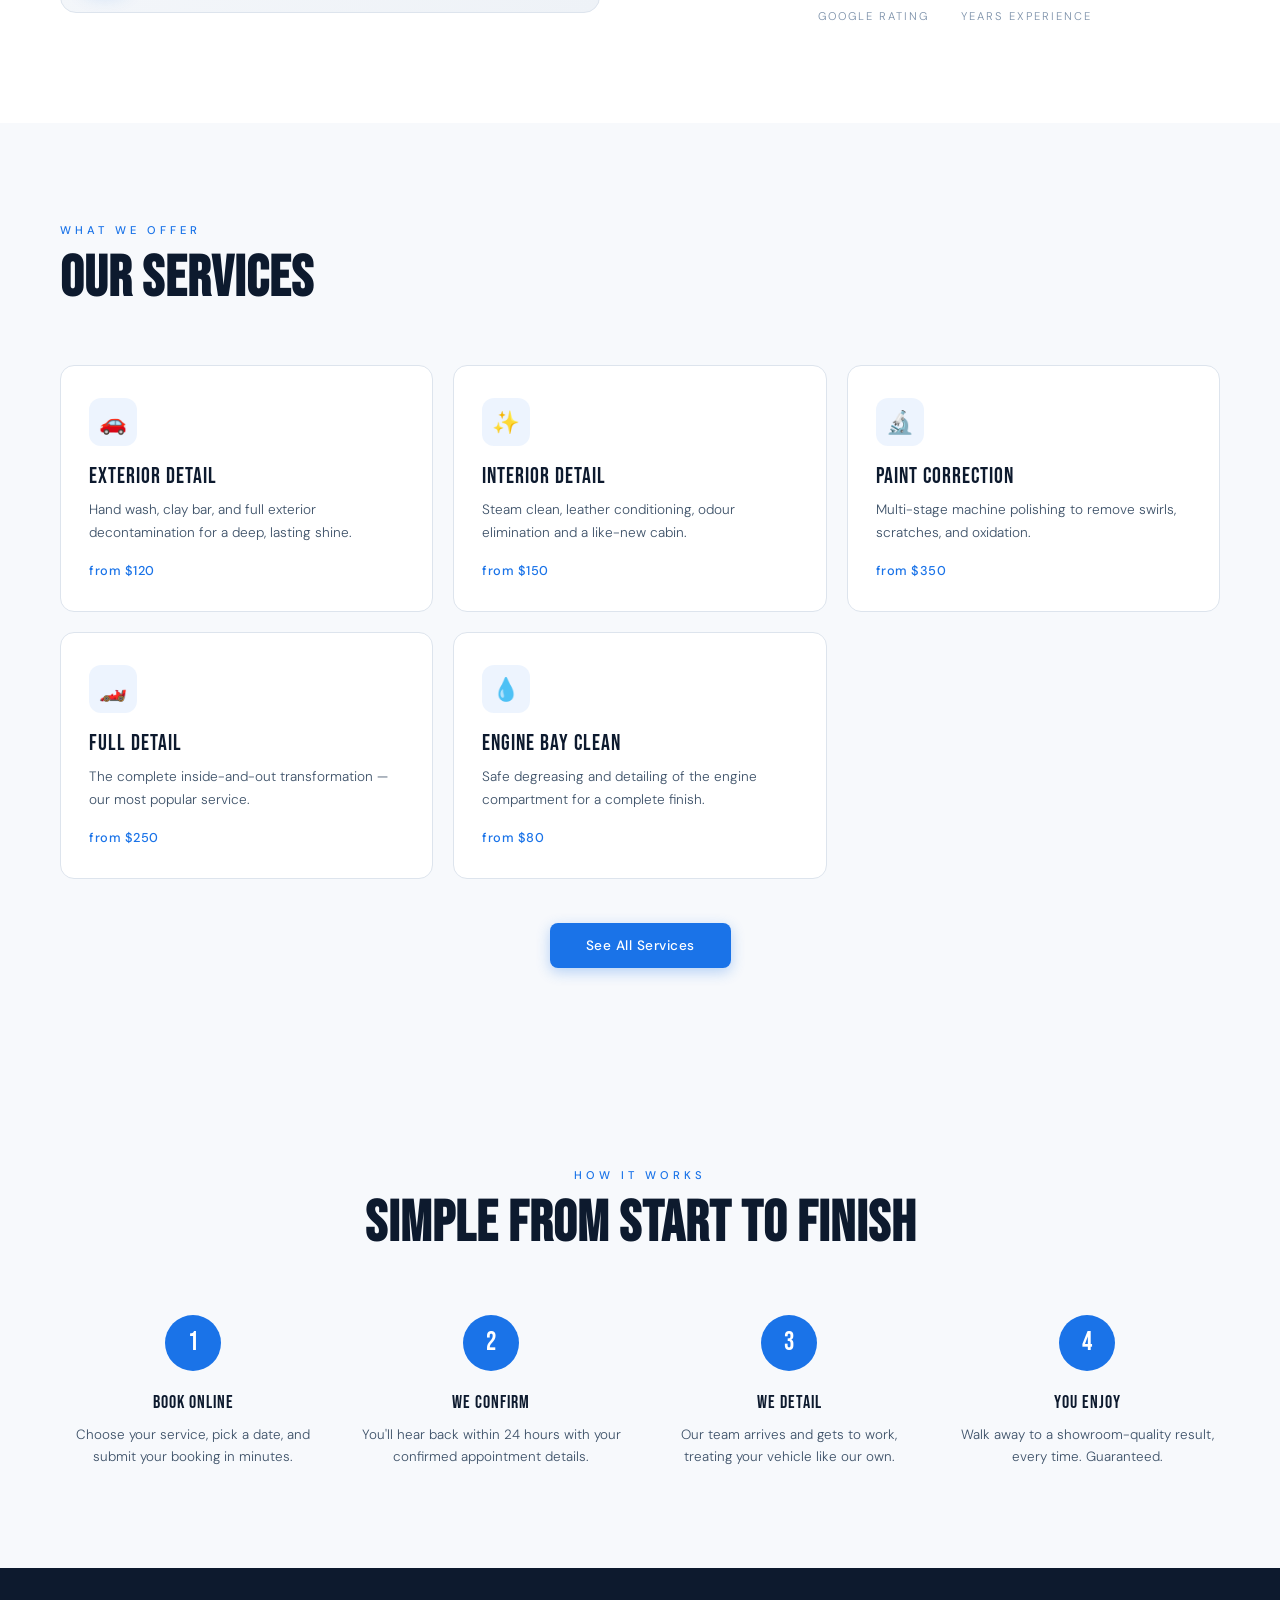
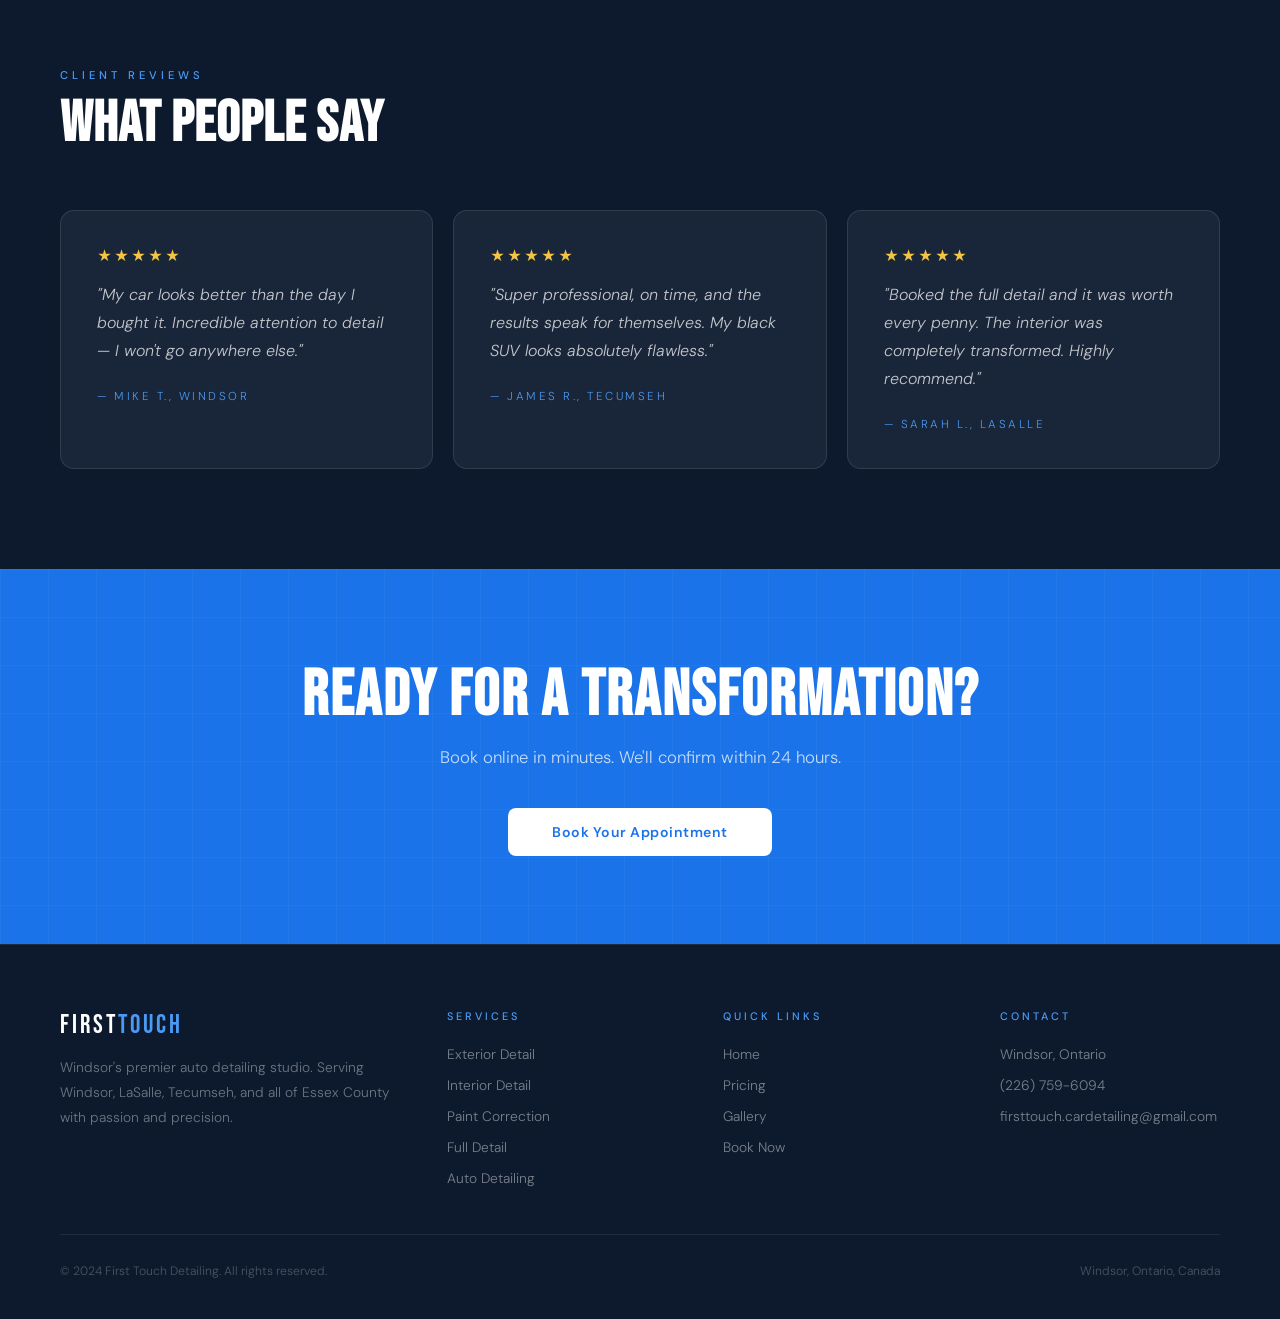
==== commit 1f7182af: "name change on index" ====
--- a/index.html
+++ b/index.html
@@ -272,7 +272,7 @@
   <div class="hero-grid"></div>
   <div class="hero-glow"></div>
   <div class="hero-content">
-    <p class="hero-eyebrow">Windsor, Ontario · Premium Auto Care</p>
+    <p class="hero-eyebrow">Windsor, Ontario · Premium Detailing Services</p>
     <h1 class="hero-title">First<br><span class="blue">Touch</span><br>Detailing</h1>
     <p class="hero-sub">Where every vehicle becomes a work of art</p>
     <div class="hero-actions">
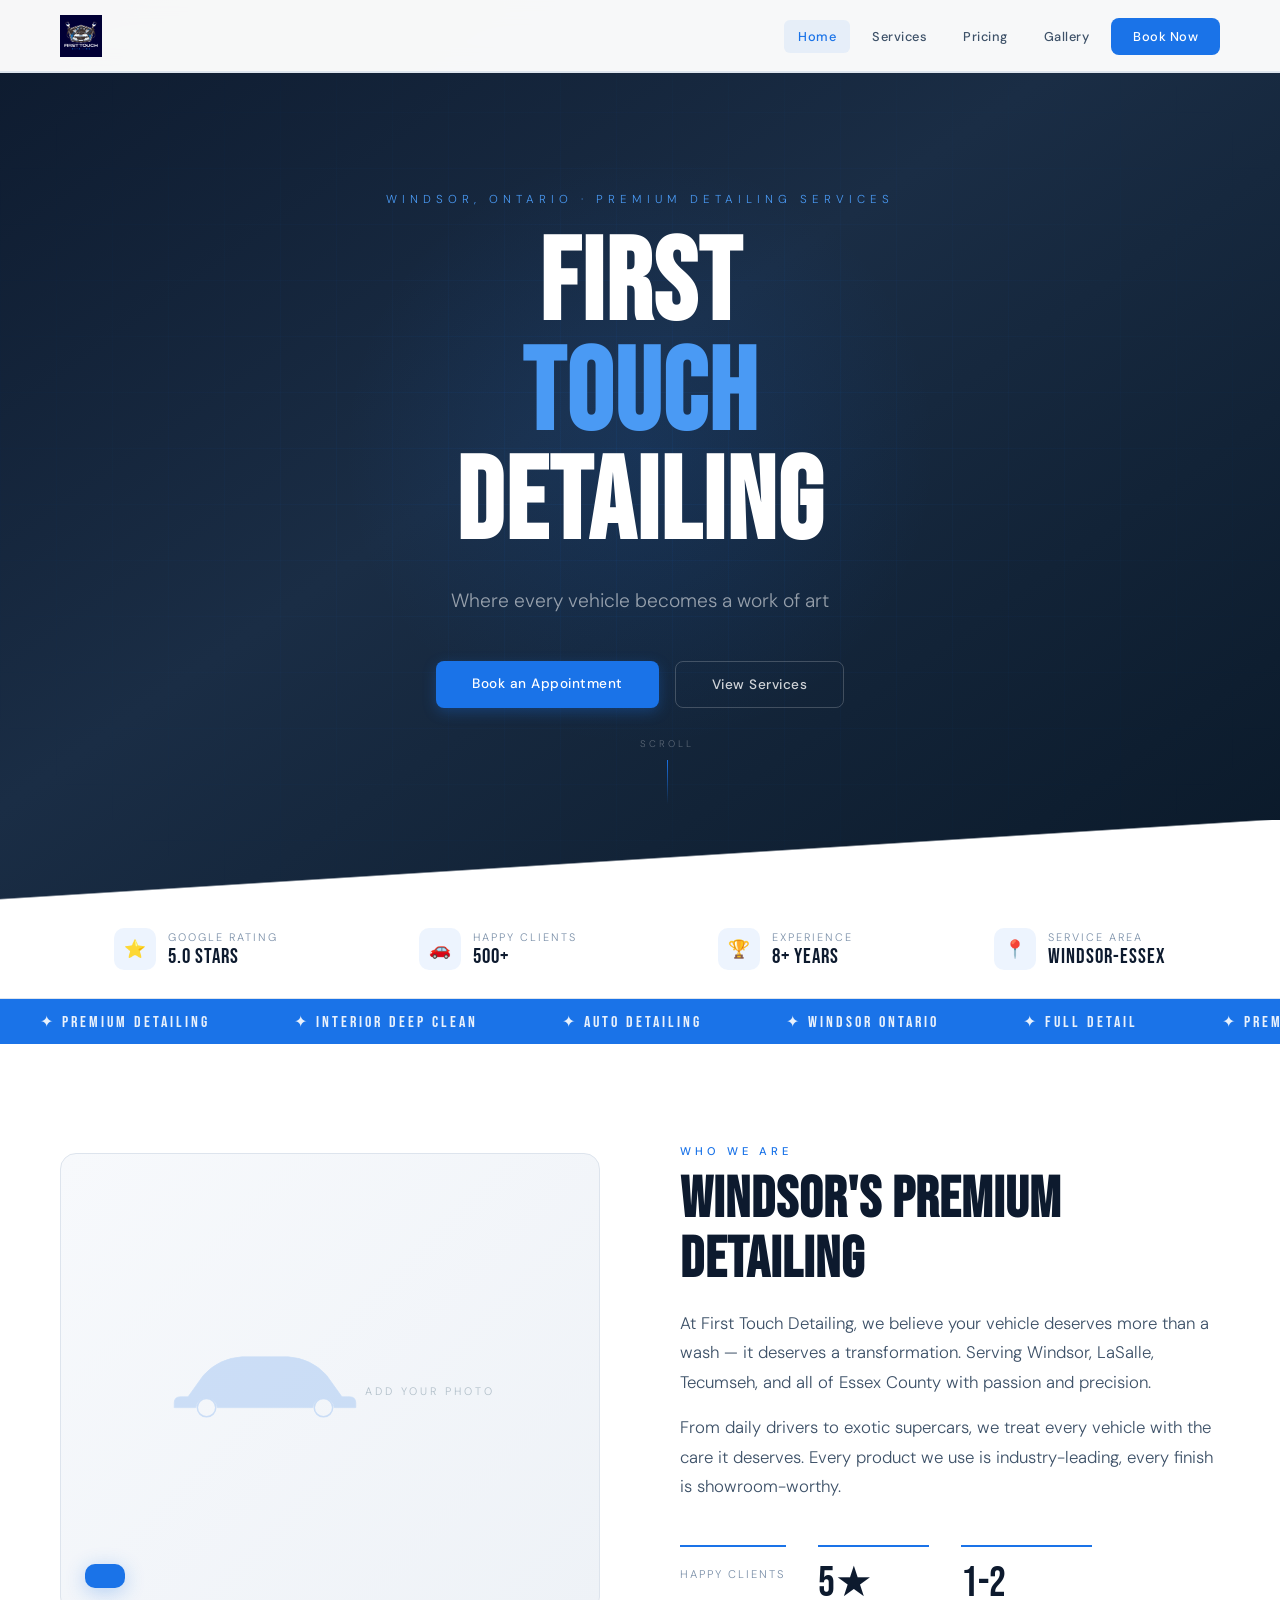
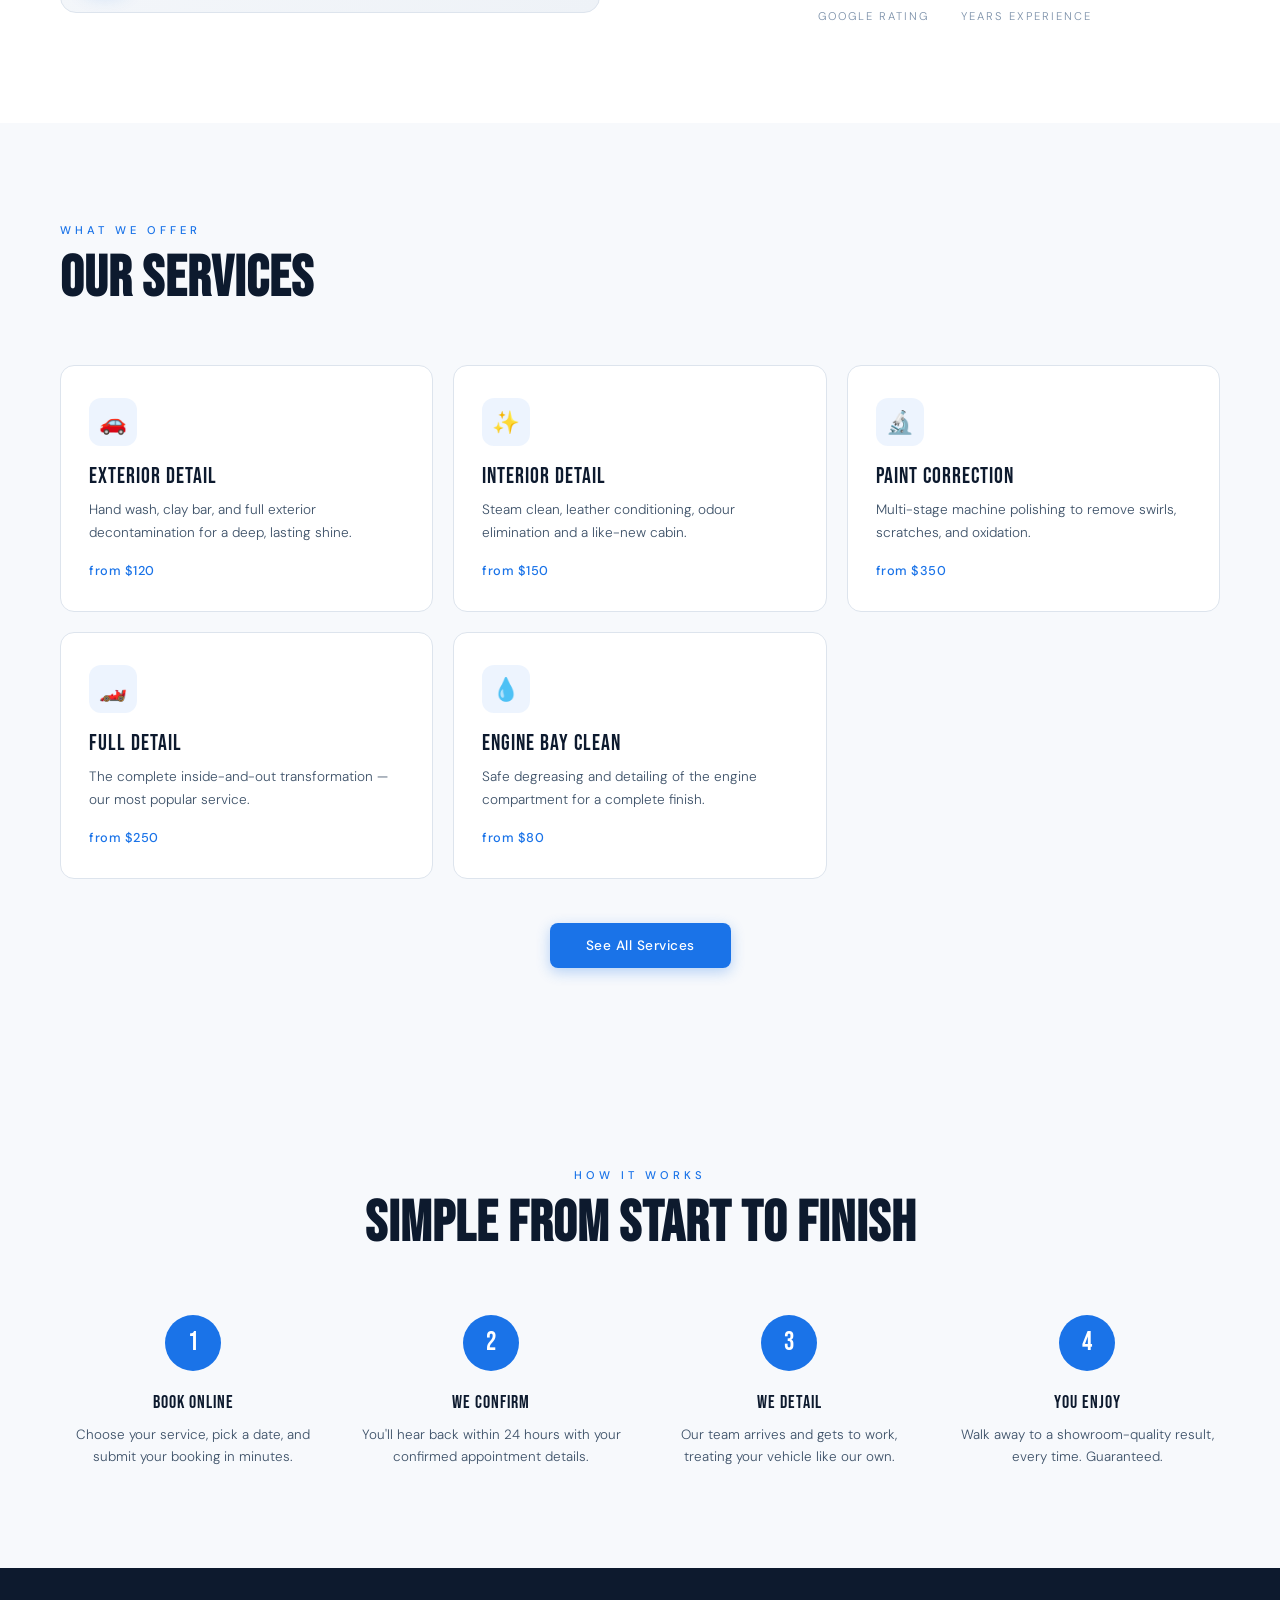
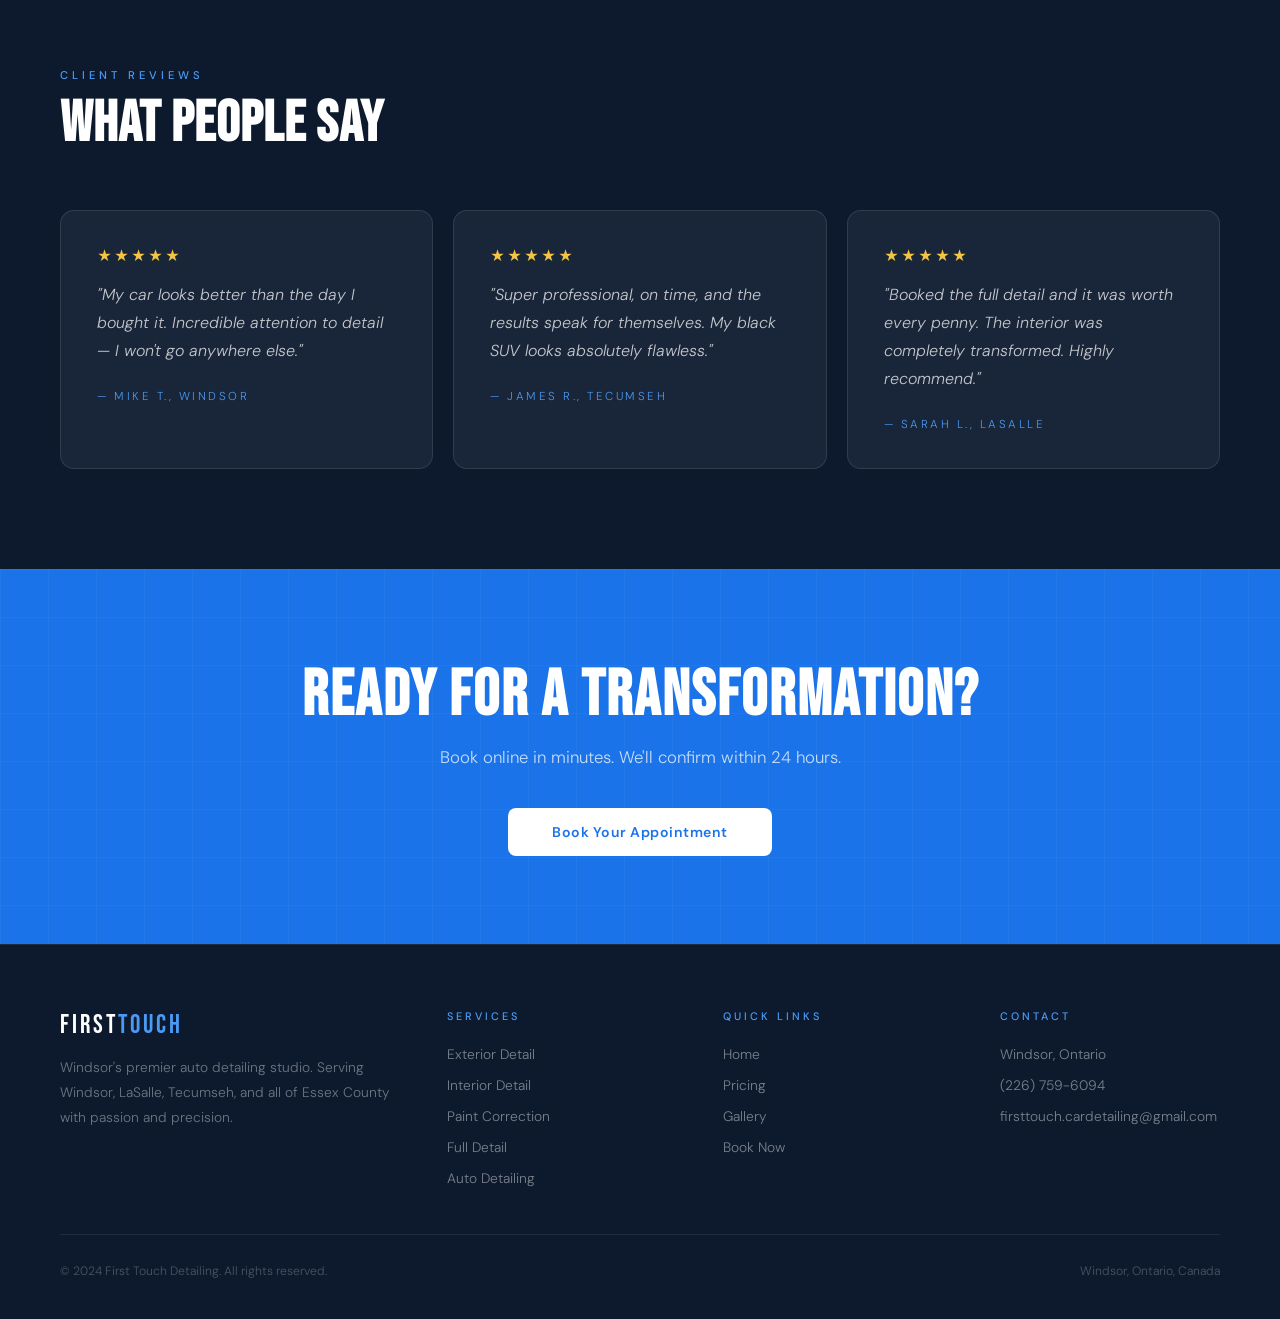
==== commit d9f073b2: "added logo" ====
--- a/index.html
+++ b/index.html
@@ -253,7 +253,9 @@
 
 <!-- NAV -->
 <nav id="mainNav">
-  <a href="index.html" class="nav-logo">First<span>Touch</span></a>
+  <a href="index.html" class="nav-logo" aria-label="First Touch Detailing">
+    <img src="images/FIRST TOUCH - 1.png" alt="First Touch Detailing logo">
+  </a>
   <ul class="nav-links" id="navLinks">
     <li><a href="index.html">Home</a></li>
     <li><a href="services.html">Services</a></li>
--- a/css/style.css
+++ b/css/style.css
@@ -53,11 +53,18 @@
 }
 
 .nav-logo {
+  display: inline-flex;
+  align-items: center;
   font-family: 'Bebas Neue', sans-serif;
   font-size: 1.65rem;
   letter-spacing: 3px;
   color: var(--navy);
   text-decoration: none;
+}
+.nav-logo img {
+  display: block;
+  height: 42px;
+  width: auto;
 }
 .nav-logo span { color: var(--blue); }
 
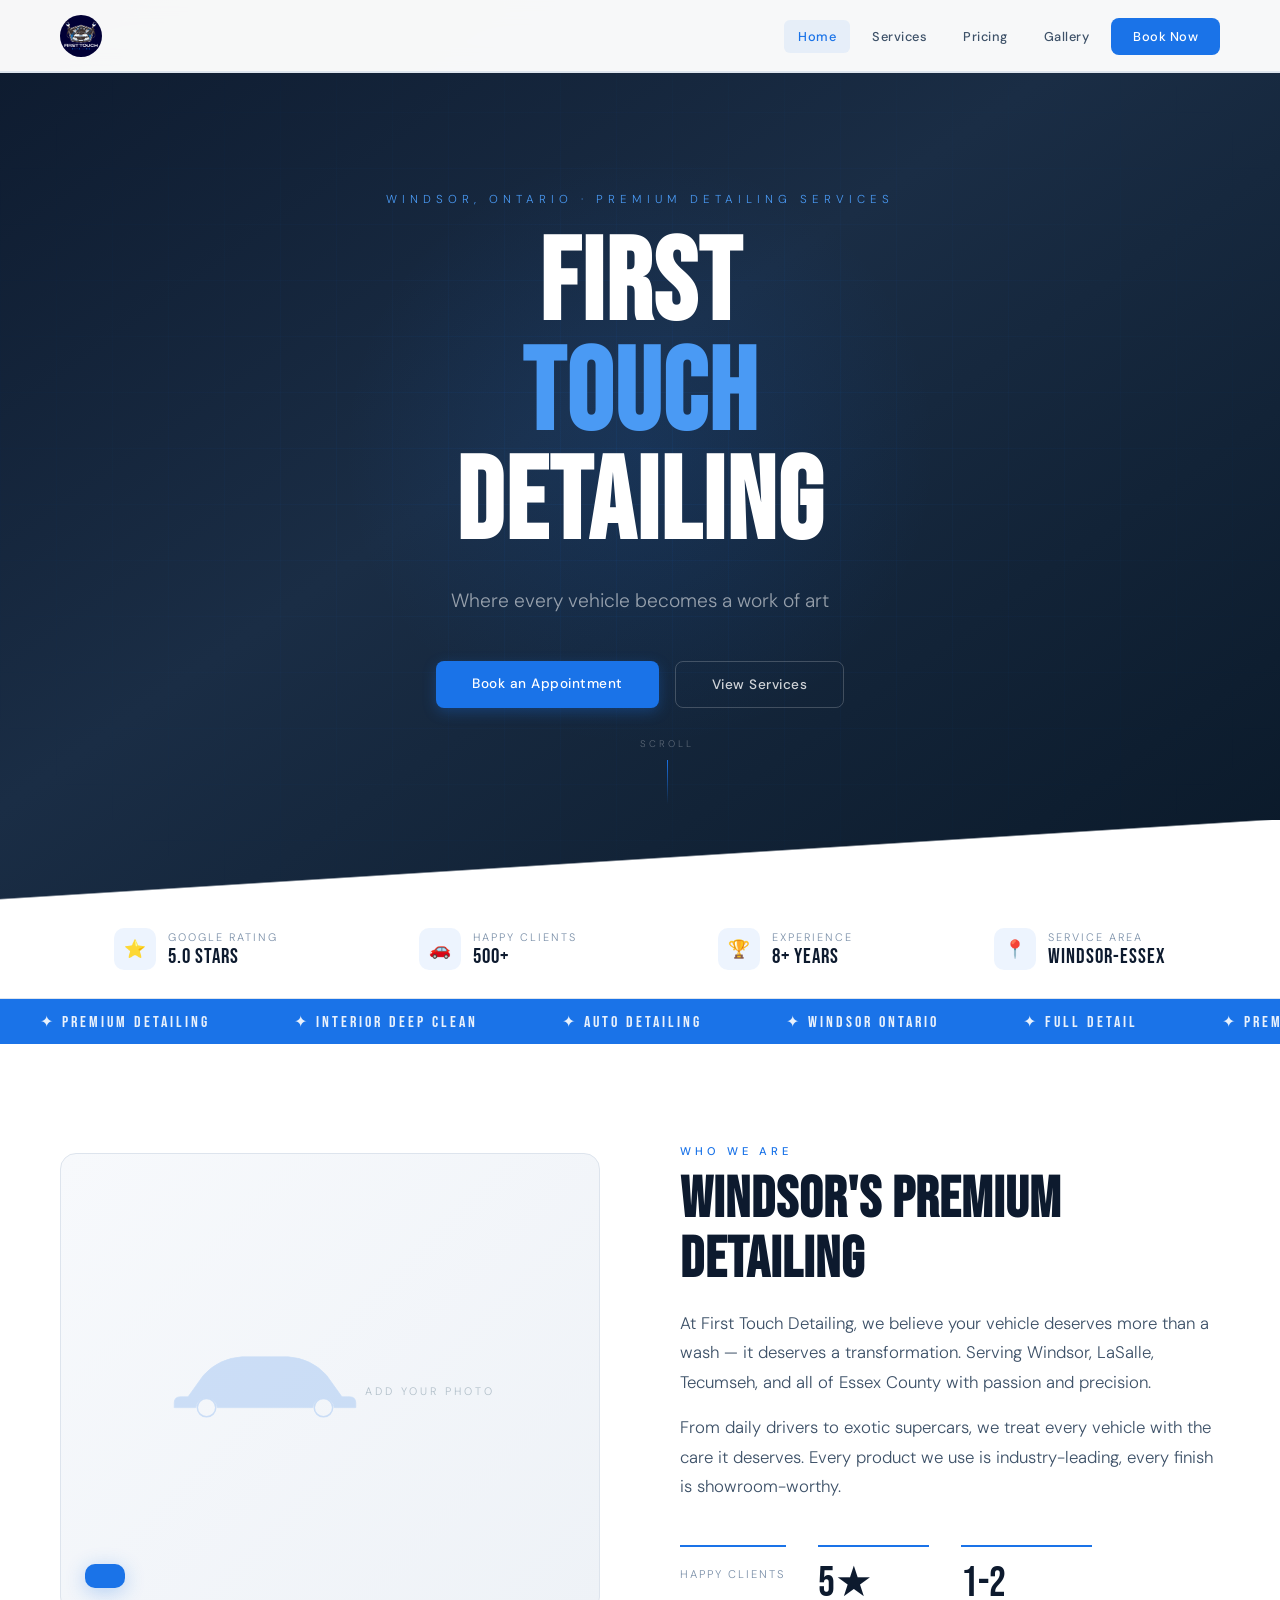
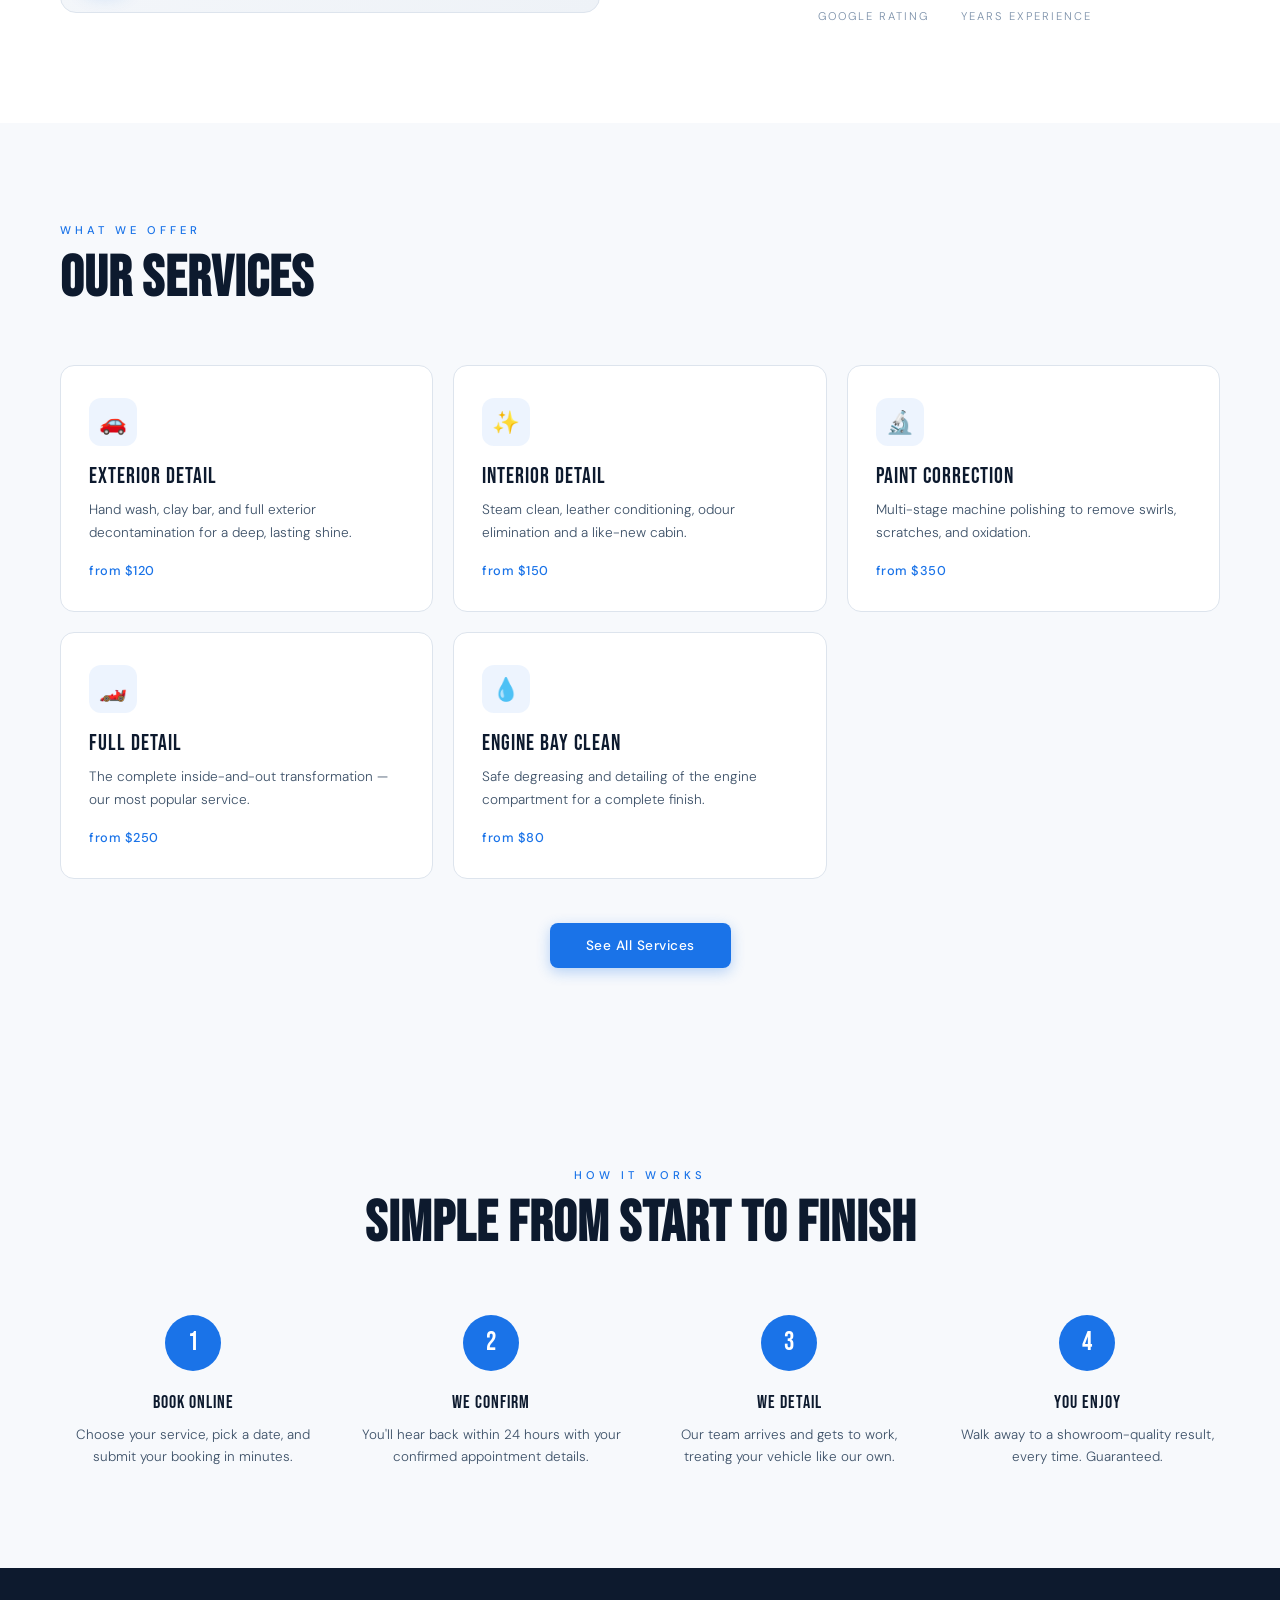
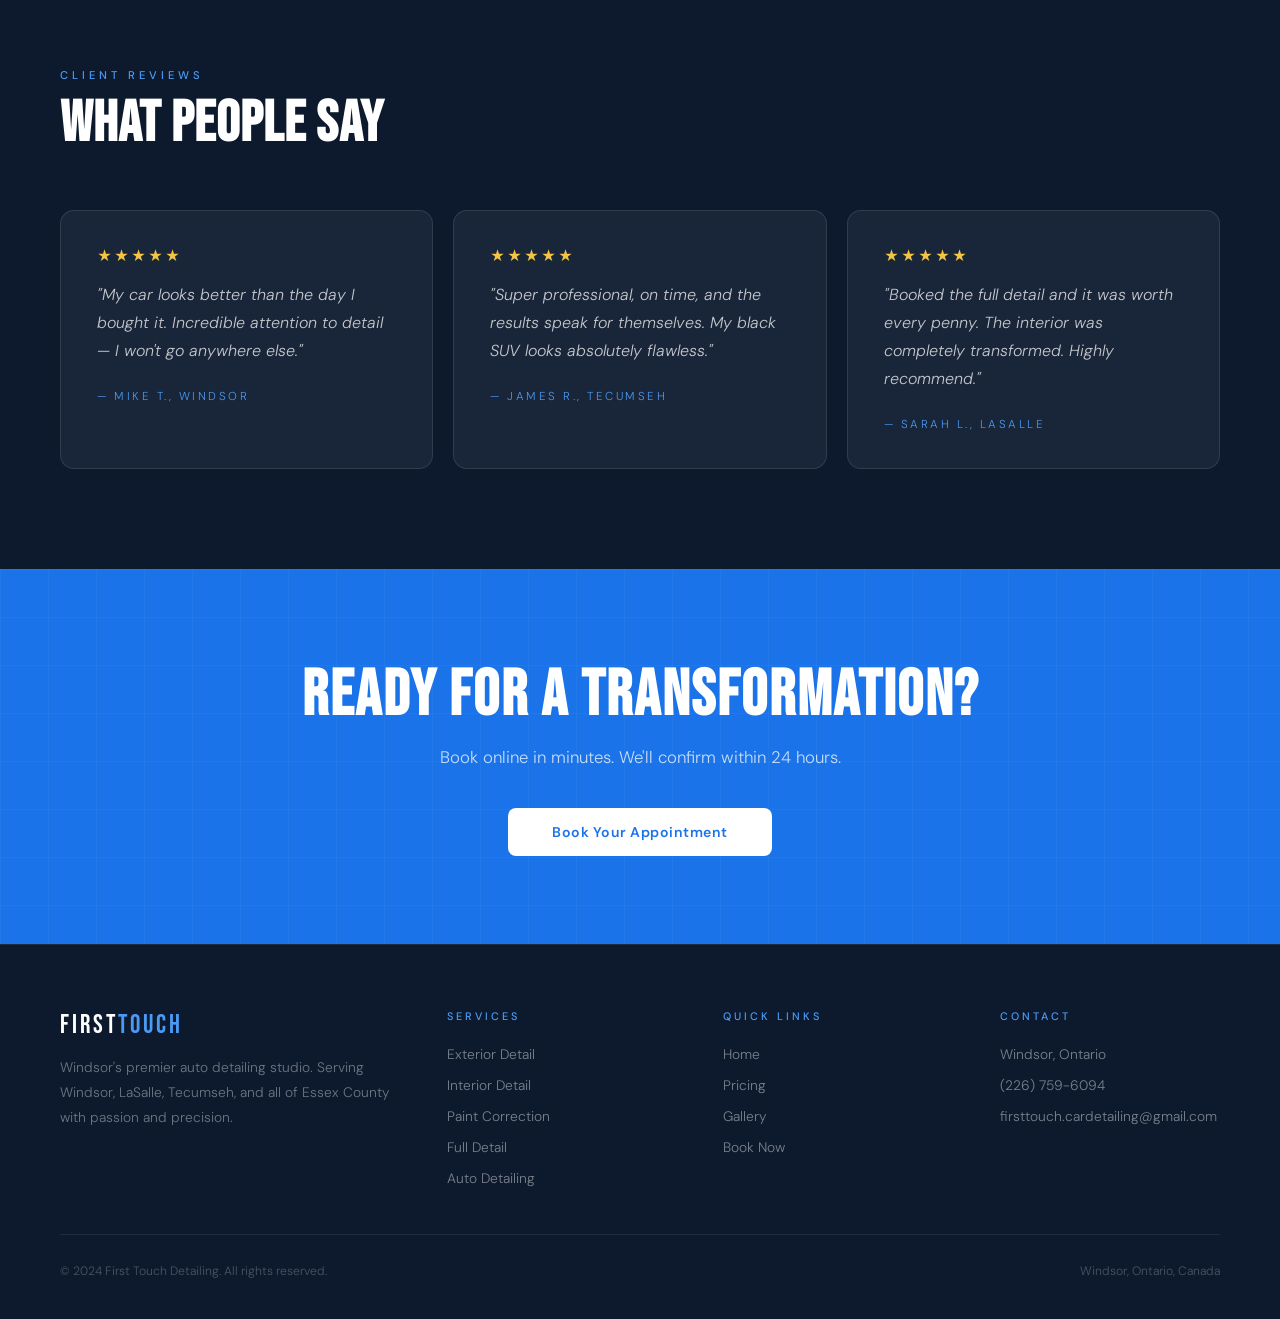
==== commit 2e67a671: "added favicon logo" ====
--- a/index.html
+++ b/index.html
@@ -6,9 +6,8 @@
   <title>First Touch Detailing | Windsor, Ontario</title>
   <meta name="description" content="Windsor's premier auto detailing studio. Premium exterior, interior, paint correction and detailing services in Windsor, Ontario.">
   <link rel="stylesheet" href="css/style.css">
-  <link rel="apple-touch-icon" sizes="180x180" href="/apple-touch-icon.png">
-  <link rel="icon" type="image/png" sizes="32x32" href="">
-  <link rel="icon" type="image/png" sizes="16x16" href="/favicon-16x16.png">
+  <link rel="icon" href="images/favicon.ico" type="image/x-icon">
+  <link rel="shortcut icon" href="images/favicon.ico" type="image/x-icon">
   <style>
     /* ── HERO ── */
     #hero {
--- a/css/style.css
+++ b/css/style.css
@@ -65,6 +65,8 @@
   display: block;
   height: 42px;
   width: auto;
+  border-radius: 50%;
+  object-fit: cover;
 }
 .nav-logo span { color: var(--blue); }
 
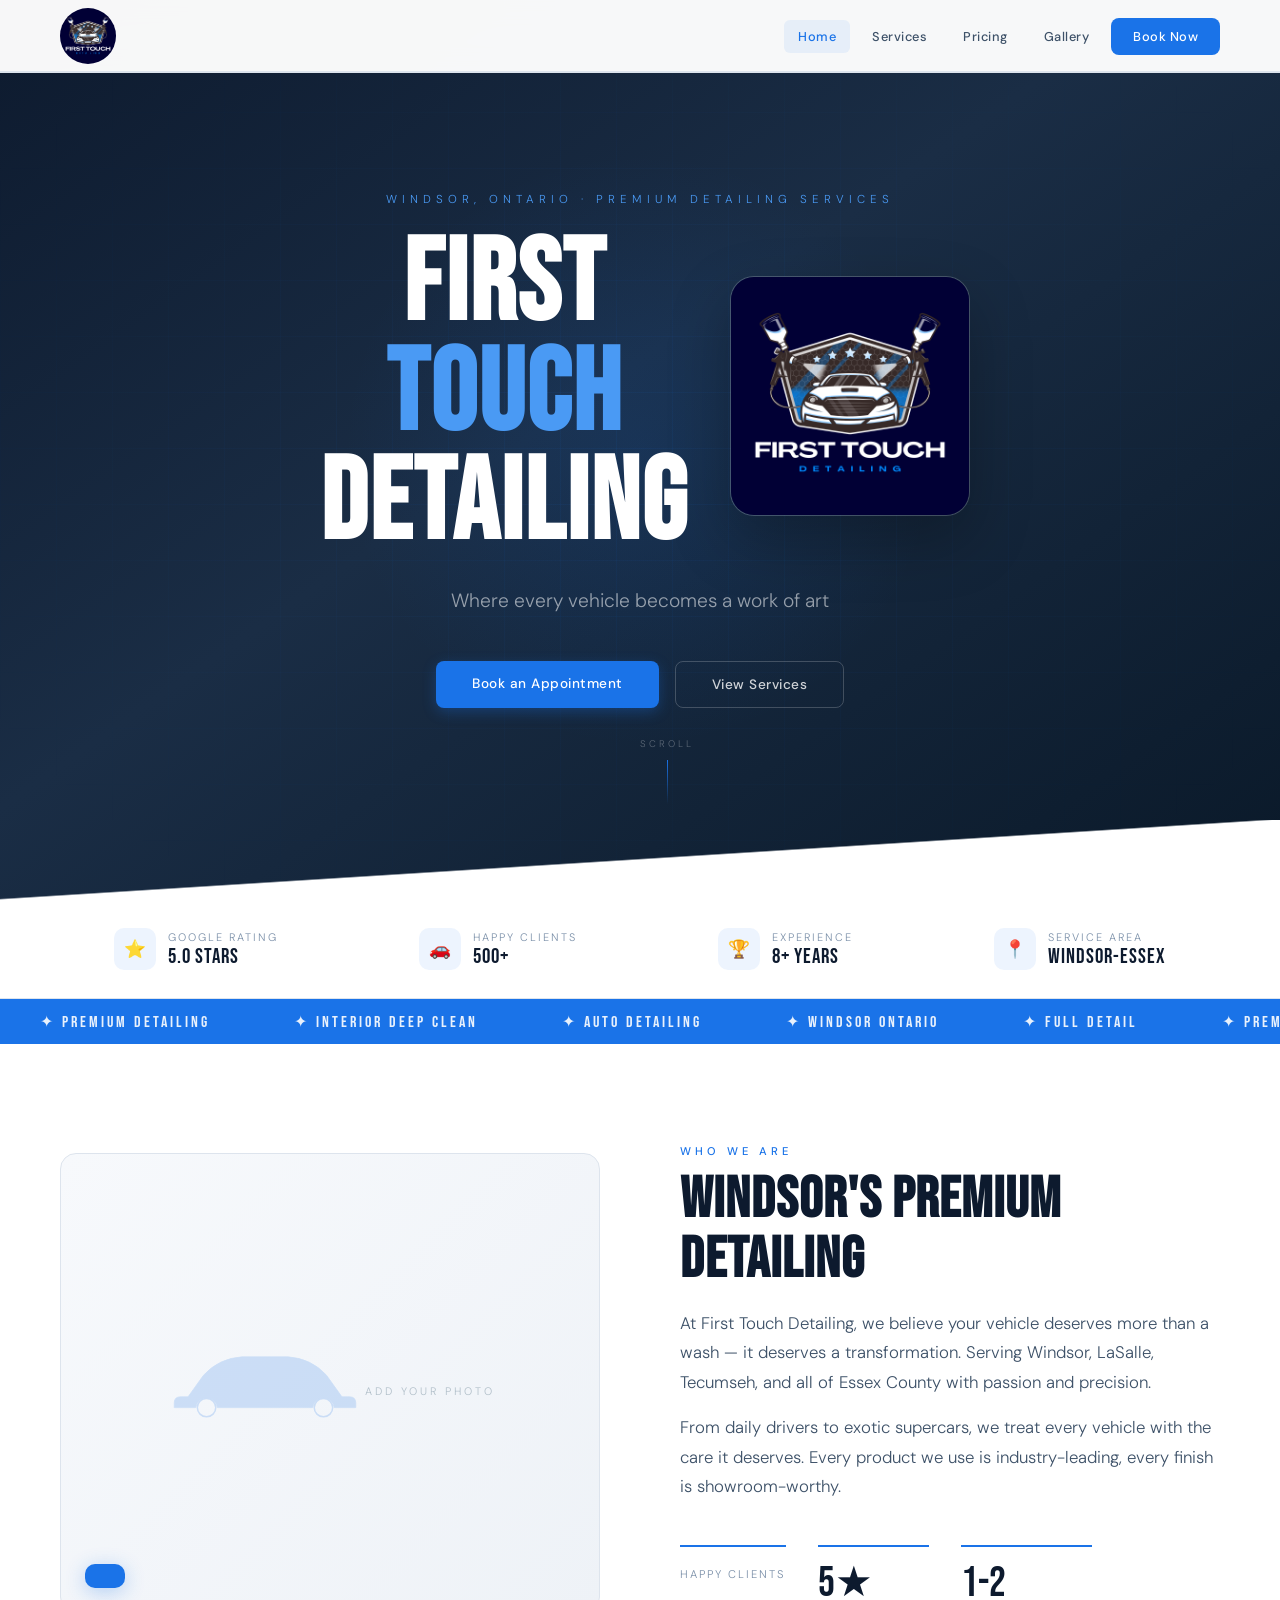
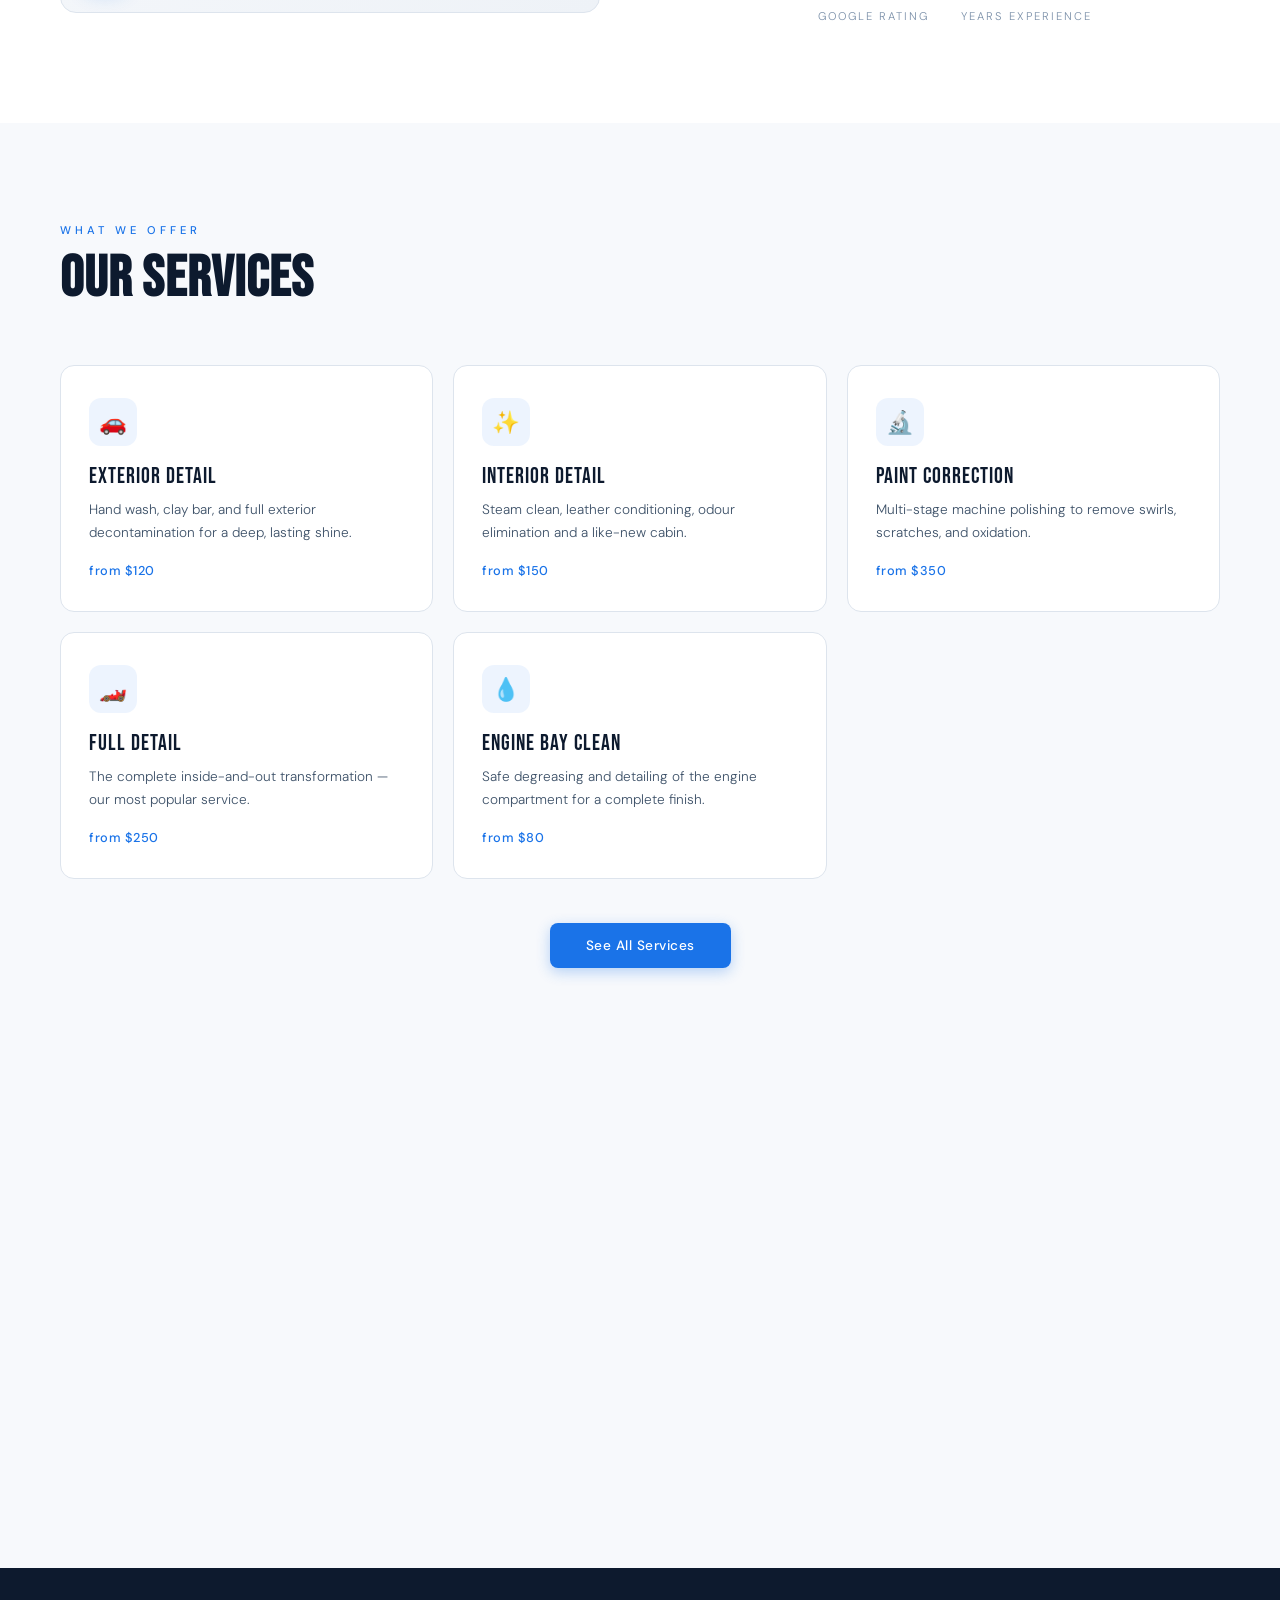
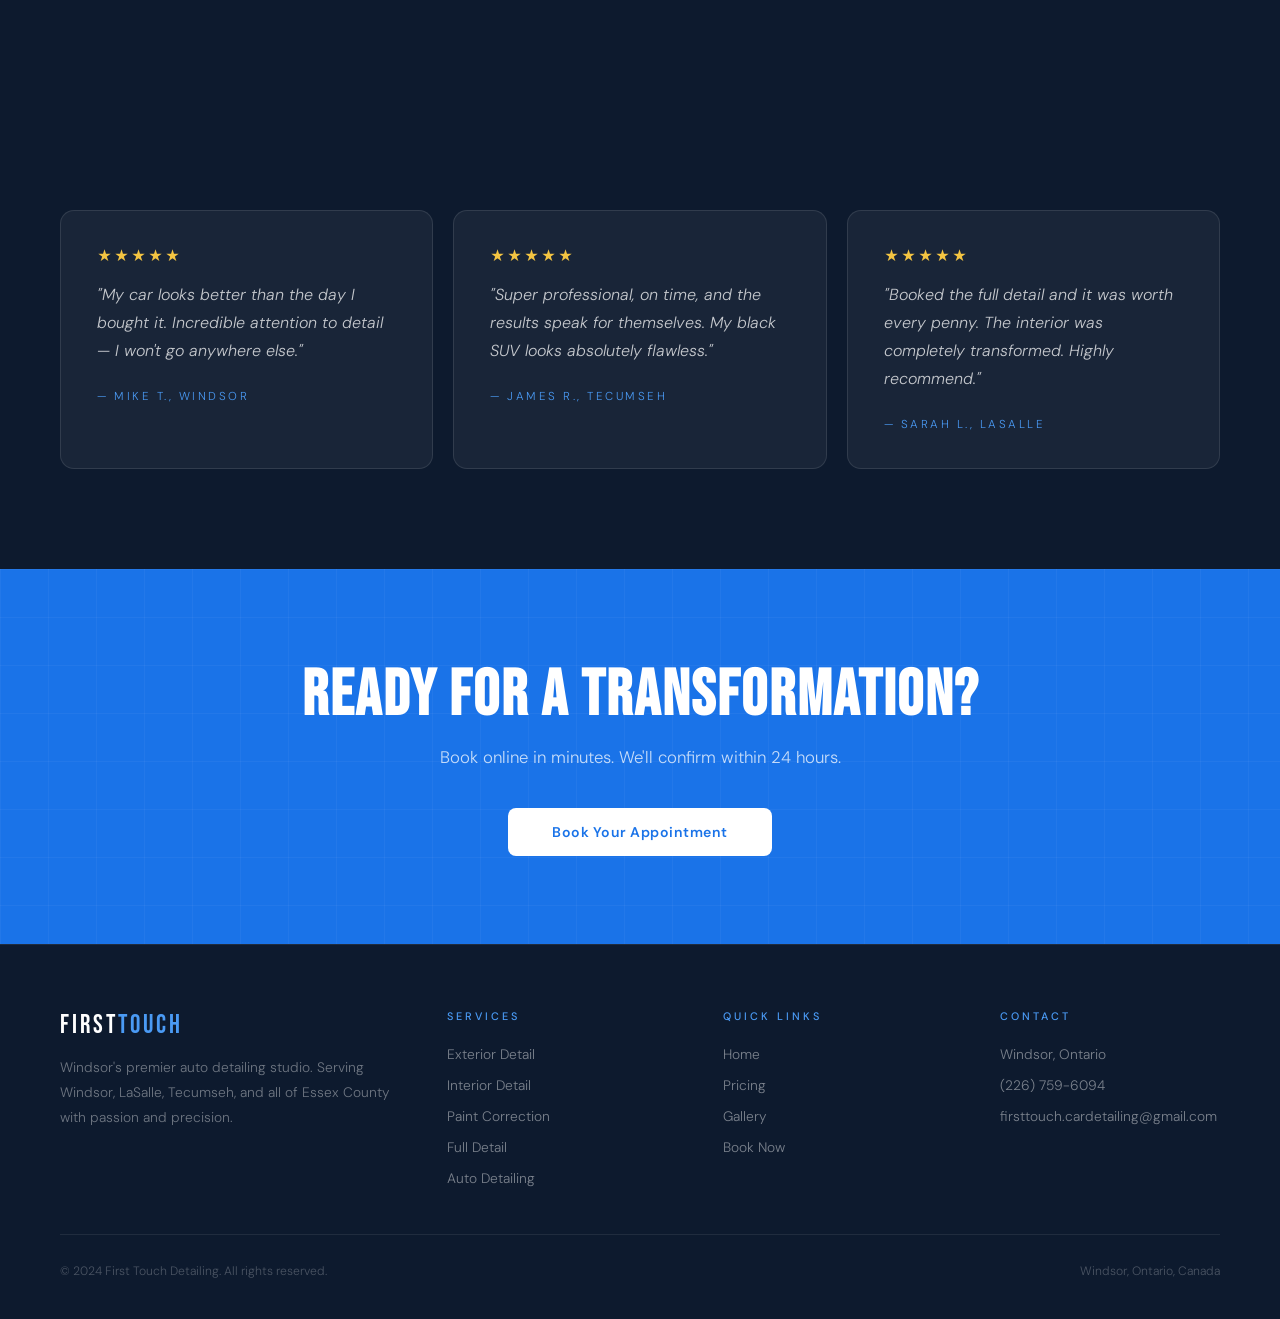
==== commit b1d4dc8f: "index edit" ====
--- a/index.html
+++ b/index.html
@@ -37,7 +37,34 @@
       top: 50%; left: 50%; transform: translate(-50%, -50%);
       pointer-events: none;
     }
-    .hero-content { position: relative; z-index: 2; max-width: 860px; padding: 0 24px; }
+    .hero-content { position: relative; z-index: 2; max-width: 980px; padding: 0 24px; }
+    .hero-heading {
+      display: flex;
+      align-items: center;
+      justify-content: center;
+      gap: 32px;
+      flex-wrap: wrap;
+      margin-bottom: 24px;
+    }
+    .hero-title-wrap {
+      min-width: 280px;
+      flex: 1 1 360px;
+    }
+    .hero-image-wrap {
+      flex: 0 0 240px;
+      max-width: 260px;
+      border-radius: 24px;
+      overflow: hidden;
+      box-shadow: 0 24px 60px rgba(0,0,0,0.25);
+      border: 1px solid rgba(255,255,255,0.15);
+      background: rgba(255,255,255,0.05);
+    }
+    .hero-image-wrap img {
+      display: block;
+      width: 100%;
+      height: auto;
+      object-fit: cover;
+    }
     .hero-eyebrow {
       font-size: 0.72rem; letter-spacing: 5px; text-transform: uppercase;
       color: var(--blue-light); margin-bottom: 24px;
@@ -274,7 +301,14 @@
   <div class="hero-glow"></div>
   <div class="hero-content">
     <p class="hero-eyebrow">Windsor, Ontario · Premium Detailing Services</p>
-    <h1 class="hero-title">First<br><span class="blue">Touch</span><br>Detailing</h1>
+    <div class="hero-heading">
+      <div class="hero-title-wrap">
+        <h1 class="hero-title">First<br><span class="blue">Touch</span><br>Detailing</h1>
+      </div>
+      <div class="hero-image-wrap">
+        <img src="images/FIRST TOUCH - 1.png" alt="First Touch Detailing logo">
+      </div>
+    </div>
     <p class="hero-sub">Where every vehicle becomes a work of art</p>
     <div class="hero-actions">
       <a href="booking.html" class="btn-primary">Book an Appointment</a>
--- a/css/style.css
+++ b/css/style.css
@@ -63,7 +63,7 @@
 }
 .nav-logo img {
   display: block;
-  height: 42px;
+  height: 56px;
   width: auto;
   border-radius: 50%;
   object-fit: cover;
@@ -110,14 +110,30 @@
   .hamburger { display: flex; }
   .nav-links {
     display: none;
-    position: fixed; inset: 0; top: 72px;
+    position: fixed;
+    top: 92px;
+    left: 0;
+    right: 0;
     background: rgba(255,255,255,0.99);
+    z-index: 101;
     flex-direction: column;
-    align-items: center; justify-content: center;
-    gap: 8px;
+    align-items: flex-start;
+    justify-content: flex-start;
+    gap: 14px;
+    padding: 18px 20px 24px;
     backdrop-filter: blur(10px);
   }
   .nav-links.open { display: flex; }
+  .nav-links li { width: 100%; }
+  .nav-links a {
+    display: inline-flex;
+    width: 100%;
+    max-width: 320px;
+    padding: 16px 18px;
+    font-size: 1.05rem;
+    border-radius: 12px;
+    text-align: left;
+  }
   .nav-links a { font-size: 1.1rem; padding: 12px 28px; }
 }
 
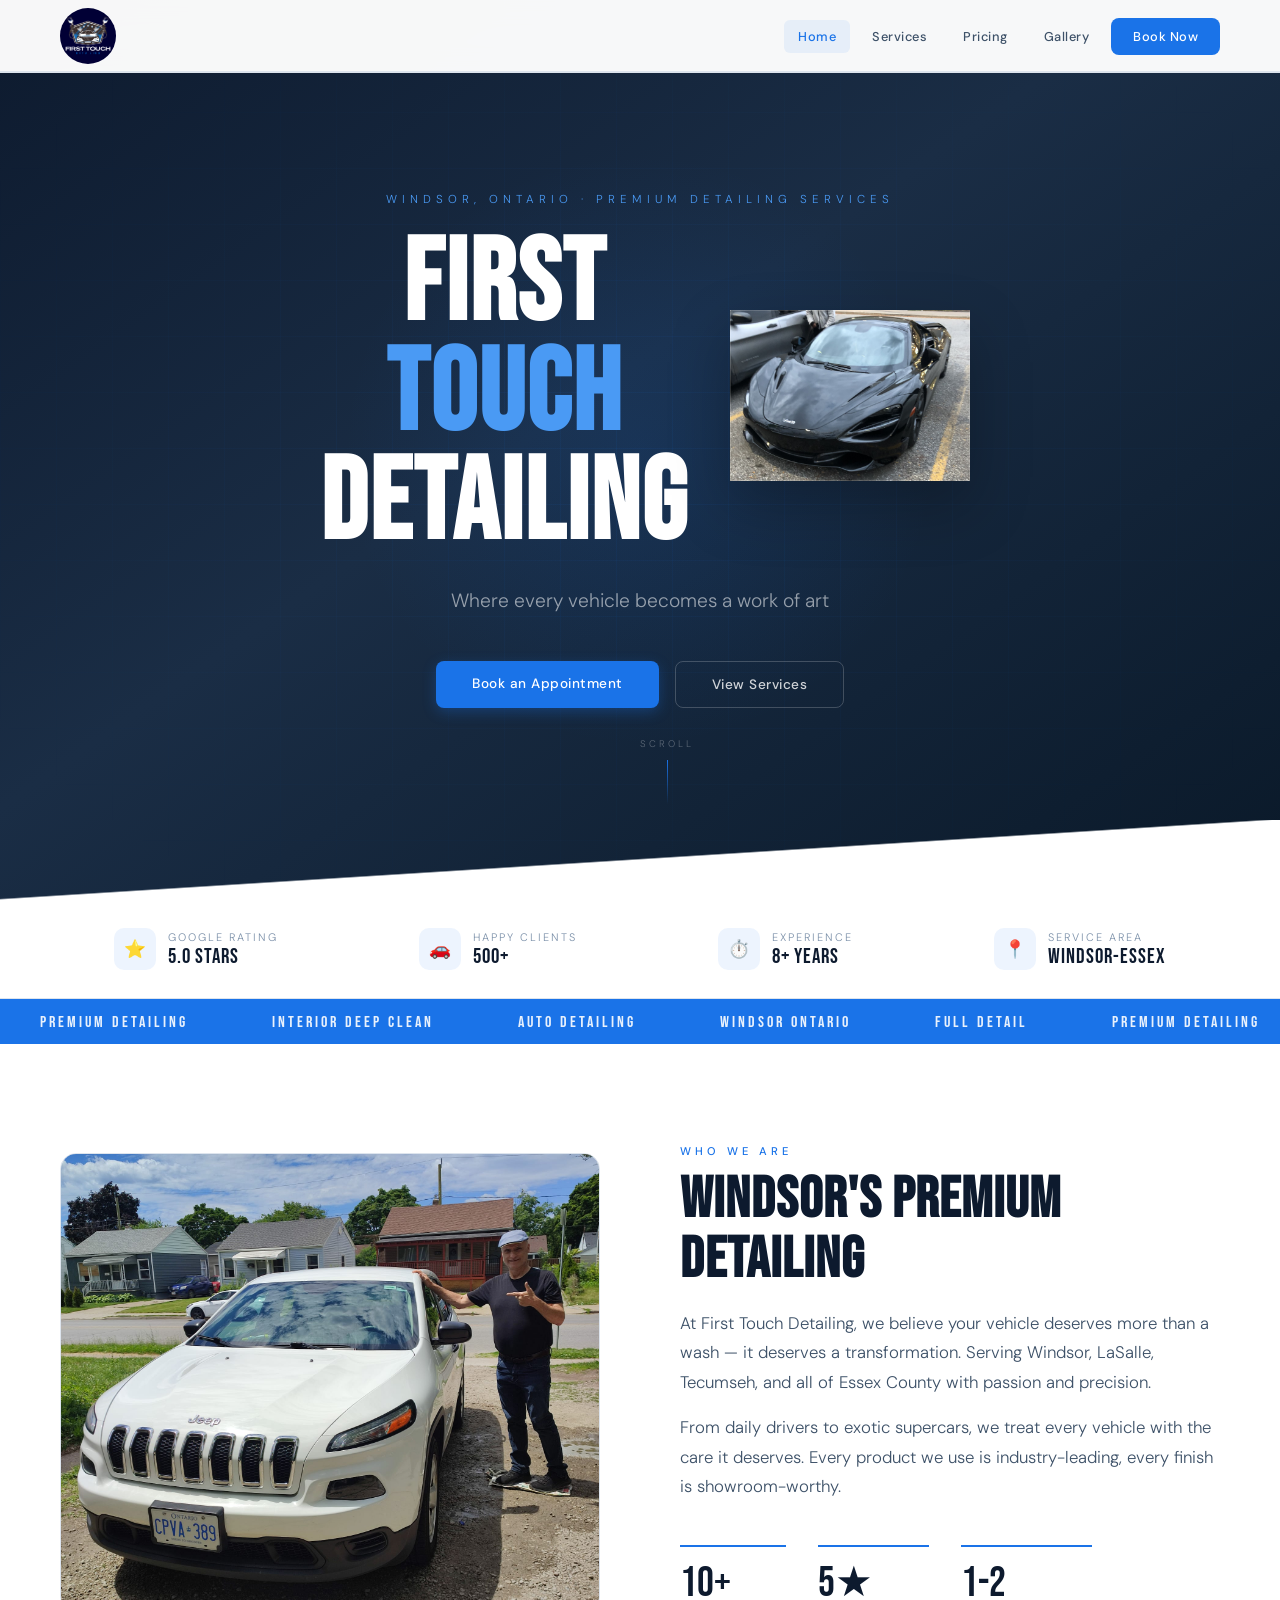
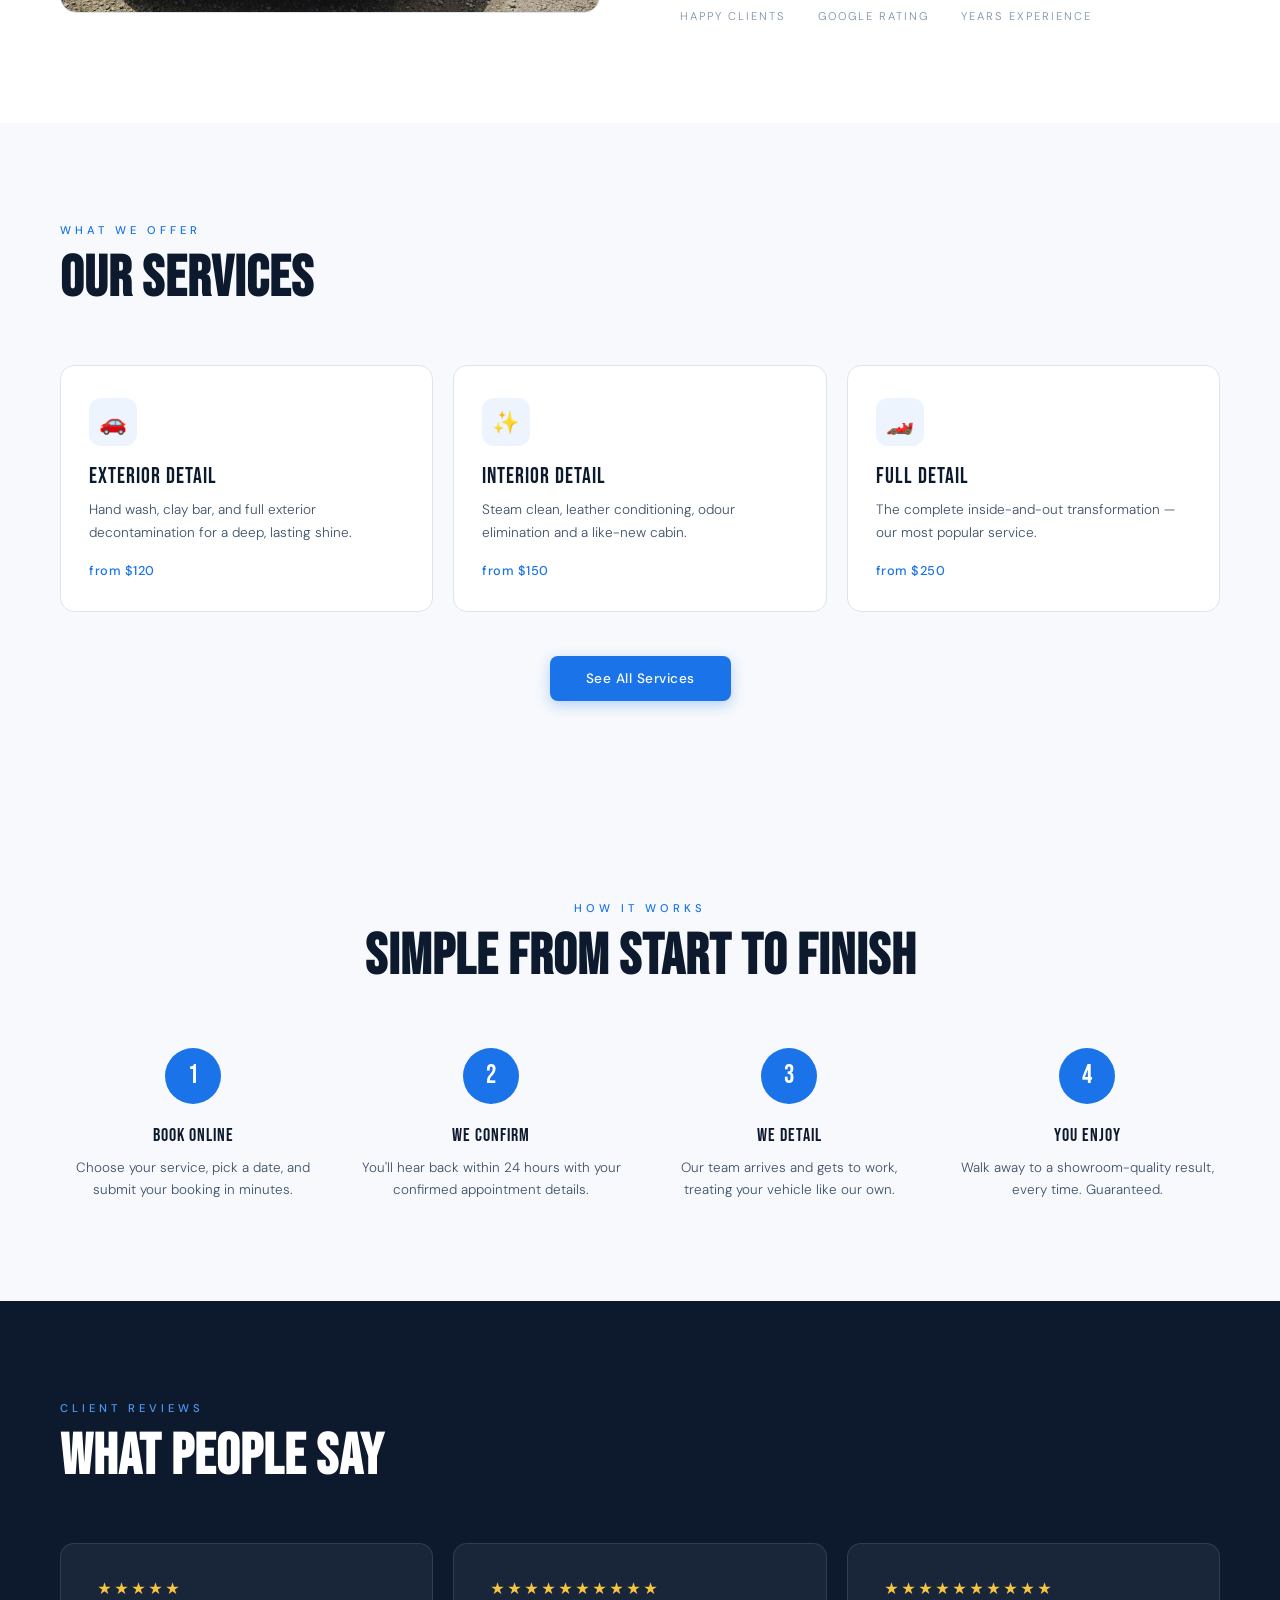
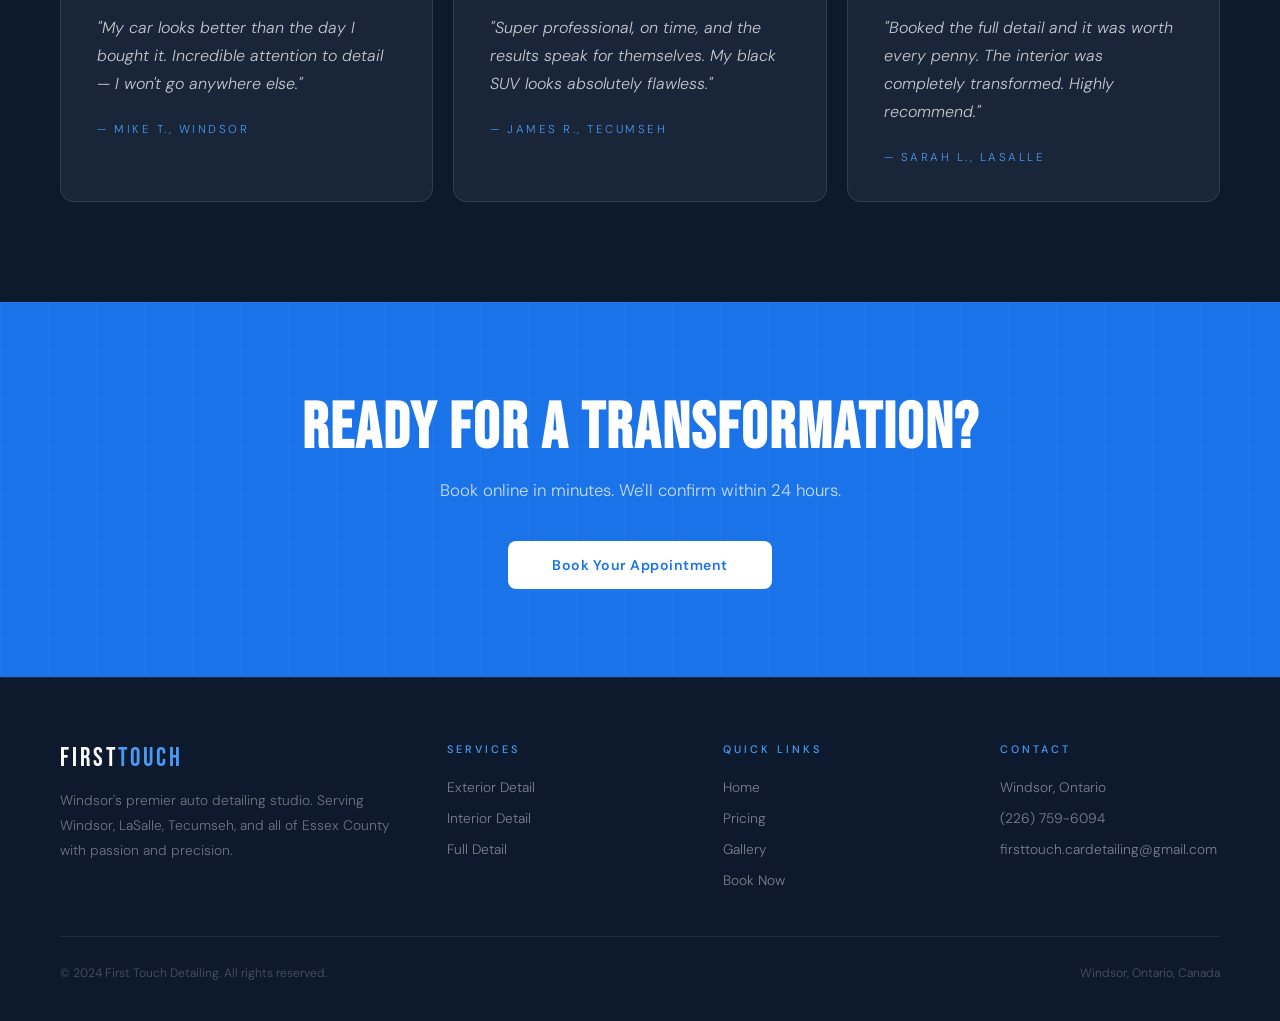
==== commit b9d4698d: "redeisgn" ====
--- a/index.html
+++ b/index.html
@@ -51,18 +51,28 @@
       flex: 1 1 360px;
     }
     .hero-image-wrap {
+      position: relative;
       flex: 0 0 240px;
       max-width: 260px;
-      border-radius: 24px;
       overflow: hidden;
       box-shadow: 0 24px 60px rgba(0,0,0,0.25);
+      background: rgba(255,255,255,0.05);
+      clip-path: path("M0 8% C8% 0 16% 8% 24% 8% C32% 8% 40% 0 48% 8% C56% 8% 64% 0 72% 8% C80% 8% 88% 0 96% 8% L100% 92% C92% 100% 84% 92% 76% 92% C68% 92% 60% 100% 52% 92% C44% 92% 36% 100% 28% 92% C20% 92% 12% 100% 4% 92% Z");
+      -webkit-clip-path: path("M0 8% C8% 0 16% 8% 24% 8% C32% 8% 40% 0 48% 8% C56% 8% 64% 0 72% 8% C80% 8% 88% 0 96% 8% L100% 92% C92% 100% 84% 92% 76% 92% C68% 92% 60% 100% 52% 92% C44% 92% 36% 100% 28% 92% C20% 92% 12% 100% 4% 92% Z");
+    }
+    .hero-image-wrap::before {
+      content: '';
+      position: absolute;
+      inset: 0;
+      pointer-events: none;
       border: 1px solid rgba(255,255,255,0.15);
-      background: rgba(255,255,255,0.05);
+      clip-path: inherit;
+      -webkit-clip-path: inherit;
     }
     .hero-image-wrap img {
       display: block;
       width: 100%;
-      height: auto;
+      height: 100%;
       object-fit: cover;
     }
     .hero-eyebrow {
@@ -88,6 +98,28 @@
       display: flex; gap: 16px; justify-content: center; flex-wrap: wrap;
       opacity: 0; animation: fadeUp .9s .8s forwards;
     }
+    @media (max-width: 900px) {
+      .hero-heading { flex-direction: column; }
+      .hero-image-wrap { flex: 0 0 100%; max-width: 420px; }
+    }
+    .hero-title {
+      font-family: 'Bebas Neue', sans-serif;
+      font-size: clamp(4rem, 9vw, 8rem);
+      line-height: 0.95; letter-spacing: 2px; color: var(--white);
+      opacity: 0; animation: fadeUp .9s .4s forwards;
+    }
+    .hero-title .blue { color: var(--blue-light); }
+    .hero-sub {
+      font-size: clamp(1rem, 2vw, 1.2rem);
+      font-weight: 300;
+      color: rgba(255,255,255,0.55);
+      margin: 28px 0 48px;
+      opacity: 0; animation: fadeUp .9s .6s forwards;
+    }
+    .hero-actions {
+      display: flex; gap: 16px; justify-content: center; flex-wrap: wrap;
+      opacity: 0; animation: fadeUp .9s .8s forwards;
+    }
     .hero-divider {
       position: absolute; bottom: 0; left: 0; right: 0;
       height: 80px;
@@ -136,6 +168,12 @@
       border-radius: 16px; overflow: hidden;
       border: 1px solid var(--border);
       display: flex; align-items: center; justify-content: center;
+    }
+    .about-img-wrap img {
+      width: 100%;
+      height: 100%;
+      object-fit: cover;
+      display: block;
     }
     .about-img-badge {
       position: absolute; bottom: 24px; left: 24px;
@@ -306,7 +344,7 @@
         <h1 class="hero-title">First<br><span class="blue">Touch</span><br>Detailing</h1>
       </div>
       <div class="hero-image-wrap">
-        <img src="images/FIRST TOUCH - 1.png" alt="First Touch Detailing logo">
+        <img src="images/IMG_9779.jpg" alt="First Touch Detailing detail preview">
       </div>
     </div>
     <p class="hero-sub">Where every vehicle becomes a work of art</p>
@@ -340,7 +378,7 @@
       </div>
     </div>
     <div class="trust-item">
-      <div class="trust-icon">🏆</div>
+      <div class="trust-icon">⏱️</div>
       <div class="trust-text-wrap">
         <div class="trust-label">Experience</div>
         <div class="trust-value">8+ Years</div>
@@ -359,15 +397,15 @@
 <!-- BADGE STRIP -->
 <div class="badge-strip">
   <div class="badge-track">
-    <span class="badge-item">✦ Premium Detailing</span>
-    <span class="badge-item">✦ Interior Deep Clean</span>
-    <span class="badge-item">✦ Auto Detailing</span>
-    <span class="badge-item">✦ Windsor Ontario</span>
-    <span class="badge-item">✦ Full Detail</span>
-    <span class="badge-item">✦ Premium Detailing</span>
-    <span class="badge-item">✦ Interior Deep Clean</span>
-    <span class="badge-item">✦ Windsor Ontario</span>
-    <span class="badge-item">✦ Full Detail</span>
+    <span class="badge-item">Premium Detailing</span>
+    <span class="badge-item">Interior Deep Clean</span>
+    <span class="badge-item">Auto Detailing</span>
+    <span class="badge-item">Windsor Ontario</span>
+    <span class="badge-item">Full Detail</span>
+    <span class="badge-item">Premium Detailing</span>
+    <span class="badge-item">Interior Deep Clean</span>
+    <span class="badge-item">Windsor Ontario</span>
+    <span class="badge-item">Full Detail</span>
   </div>
 </div>
 
@@ -376,14 +414,7 @@
   <div class="section-inner">
     <div class="about-grid">
       <div class="about-img-wrap reveal">
-        <svg width="200" height="80" viewBox="0 0 260 100" fill="none" opacity="0.18">
-          <path d="M30 68 L50 40 Q70 18 100 16 L160 16 Q190 18 210 40 L230 68 L240 68 Q248 68 248 76 L248 82 L220 82 Q218 70 206 70 Q194 70 192 82 L68 82 Q66 70 54 70 Q42 70 40 82 L12 82 L12 76 Q12 68 20 68 Z" fill="#1a73e8" stroke="#1a73e8" stroke-width="1"/>
-          <circle cx="54" cy="82" r="12" stroke="#1a73e8" stroke-width="2" fill="none"/>
-          <circle cx="206" cy="82" r="12" stroke="#1a73e8" stroke-width="2" fill="none"/>
-        </svg>
-        <p style="font-size:0.68rem;letter-spacing:3px;text-transform:uppercase;color:var(--grey-light);margin-top:16px">Add Your Photo</p>
-        <div class="about-img-badge">
-        </div>
+        <img src="images/40246.jpg" alt="First Touch Detailing vehicle detail preview">
       </div>
       <div class="reveal" style="transition-delay:.15s">
         <p class="section-label">Who We Are</p>
@@ -391,7 +422,7 @@
         <p class="section-body">At First Touch Detailing, we believe your vehicle deserves more than a wash — it deserves a transformation. Serving Windsor, LaSalle, Tecumseh, and all of Essex County with passion and precision.</p>
         <p class="section-body" style="margin-top:16px">From daily drivers to exotic supercars, we treat every vehicle with the care it deserves. Every product we use is industry-leading, every finish is showroom-worthy.</p>
         <div class="stats-row">
-          <div class="stat"><div class="stat-num"></div><div class="stat-label">Happy Clients</div></div>
+          <div class="stat"><div class="stat-num">10+</div><div class="stat-label">Happy Clients</div></div>
           <div class="stat"><div class="stat-num">5★</div><div class="stat-label">Google Rating</div></div>
           <div class="stat"><div class="stat-num">1-2</div><div class="stat-label">Years Experience</div></div>
         </div>
@@ -420,23 +451,11 @@
         <p class="svc-desc">Steam clean, leather conditioning, odour elimination and a like-new cabin.</p>
         <div class="svc-price">from $150</div>
       </div>
-      <div class="svc-thumb reveal" style="transition-delay:.2s">
-        <div class="svc-icon">🔬</div>
-        <div class="svc-name">Paint Correction</div>
-        <p class="svc-desc">Multi-stage machine polishing to remove swirls, scratches, and oxidation.</p>
-        <div class="svc-price">from $350</div>
-      </div>
       <div class="svc-thumb reveal" style="transition-delay:.1s">
         <div class="svc-icon">🏎️</div>
         <div class="svc-name">Full Detail</div>
         <p class="svc-desc">The complete inside-and-out transformation — our most popular service.</p>
         <div class="svc-price">from $250</div>
-      </div>
-      <div class="svc-thumb reveal" style="transition-delay:.2s">
-        <div class="svc-icon">💧</div>
-        <div class="svc-name">Engine Bay Clean</div>
-        <p class="svc-desc">Safe degreasing and detailing of the engine compartment for a complete finish.</p>
-        <div class="svc-price">from $80</div>
       </div>
     </div>
     <div style="text-align:center;margin-top:44px" class="reveal">
@@ -491,17 +510,16 @@
         <div class="testi-author">— Mike T., Windsor</div>
       </div>
       <div class="testi-card reveal" style="transition-delay:.1s">
-        <div class="testi-stars">★★★★★</div>
+        <div class="testi-stars">★★★★★★★★★★</div>
         <p class="testi-quote">"Super professional, on time, and the results speak for themselves. My black SUV looks absolutely flawless."</p>
         <div class="testi-author">— James R., Tecumseh</div>
       </div>
       <div class="testi-card reveal" style="transition-delay:.2s">
-        <div class="testi-stars">★★★★★</div>
+        <div class="testi-stars">★★★★★★★★★★</div>
         <p class="testi-quote">"Booked the full detail and it was worth every penny. The interior was completely transformed. Highly recommend."</p>
         <div class="testi-author">— Sarah L., LaSalle</div>
       </div>
-    </div>
-  </div>
+    </div>  </div>
 </section>
 
 <!-- CTA BANNER -->
@@ -523,9 +541,7 @@
       <ul>
         <li><a href="services.html">Exterior Detail</a></li>
         <li><a href="services.html">Interior Detail</a></li>
-        <li><a href="services.html">Paint Correction</a></li>
         <li><a href="services.html">Full Detail</a></li>
-        <li><a href="services.html">Auto Detailing</a></li>
       </ul>
     </div>
     <div class="footer-col">
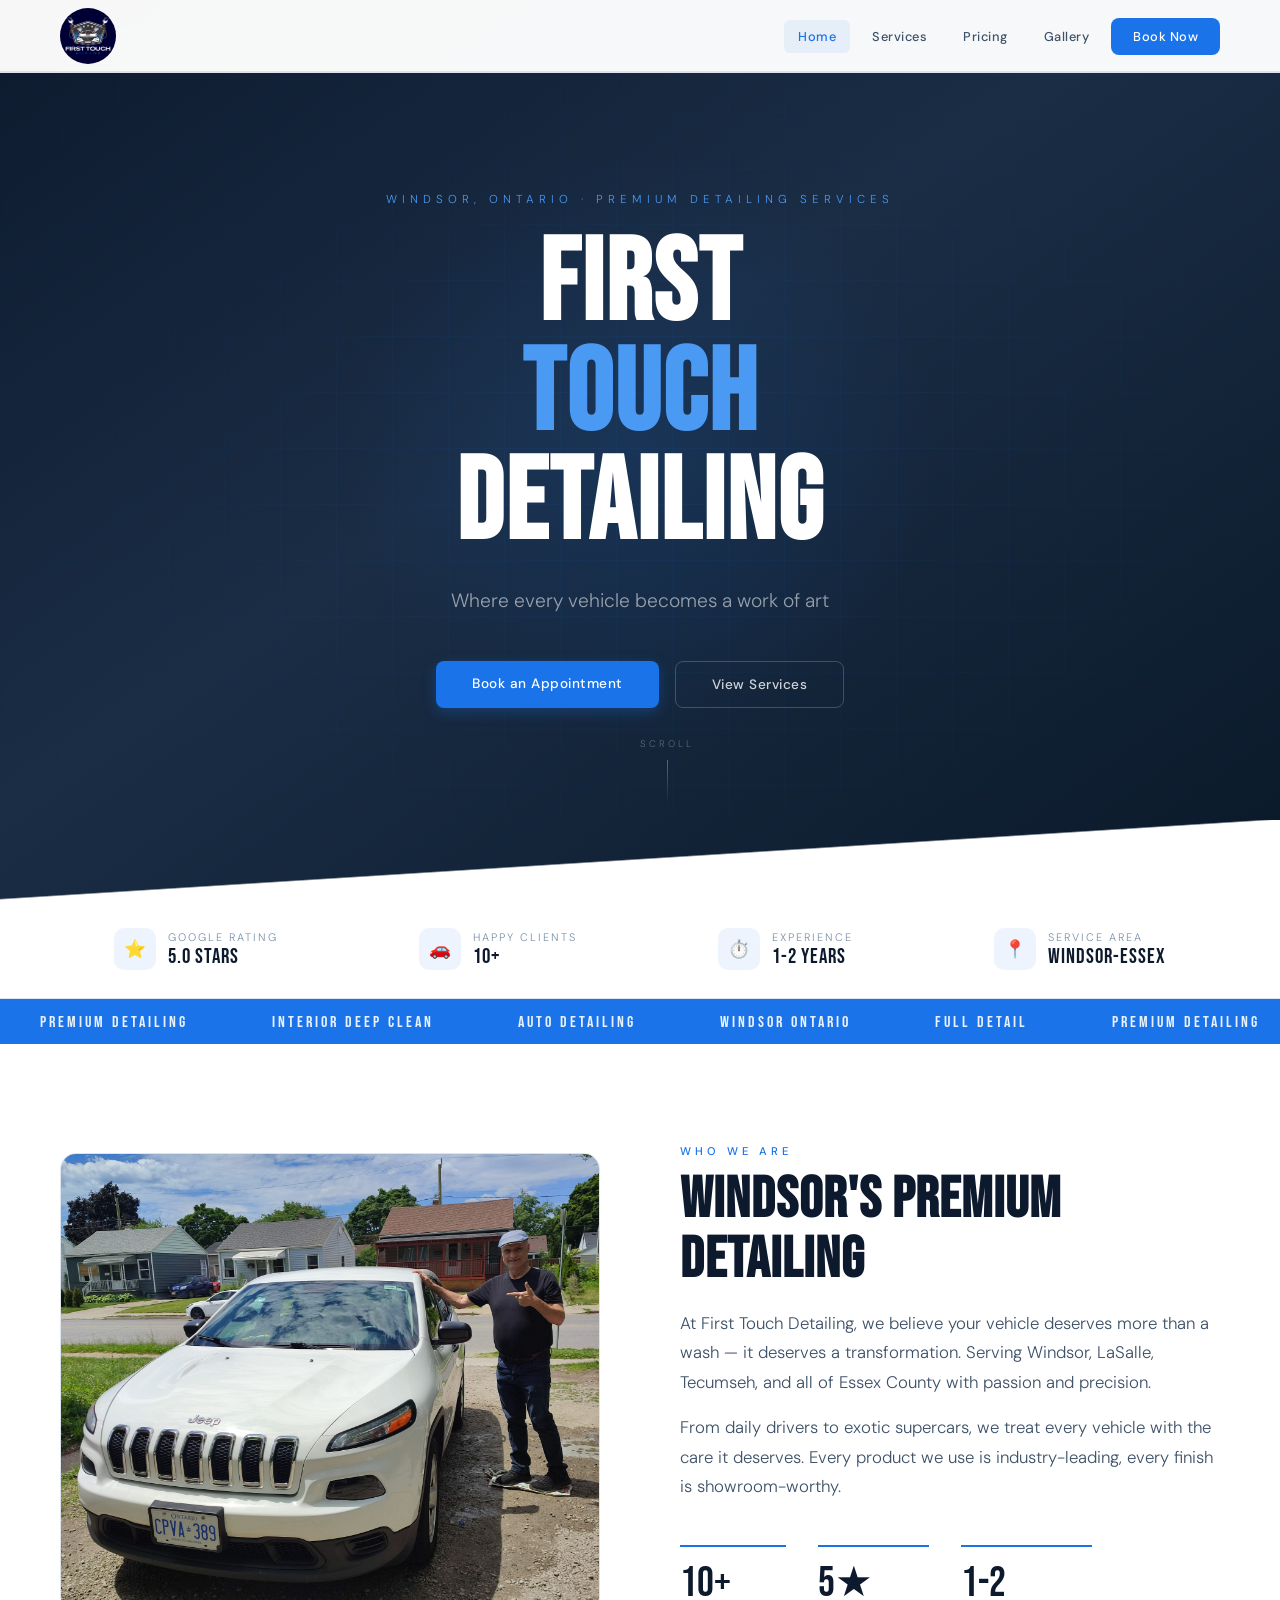
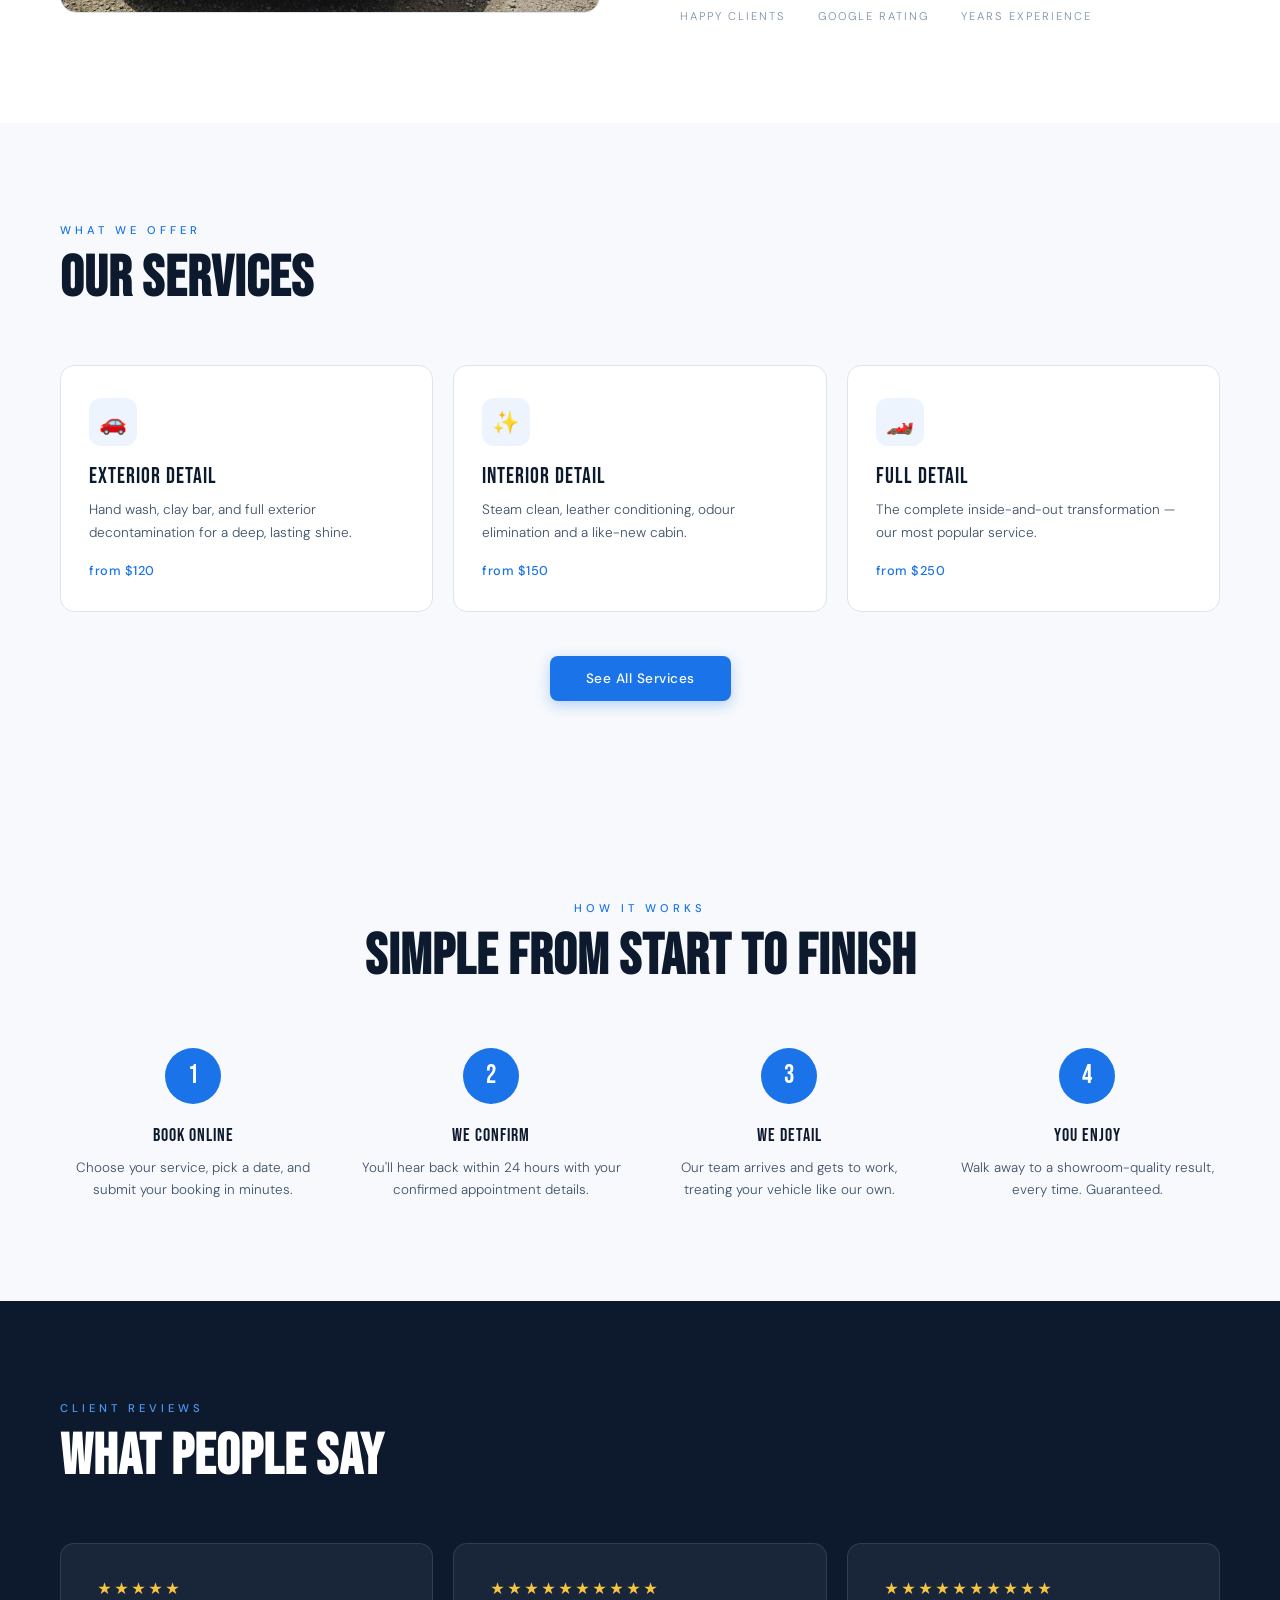
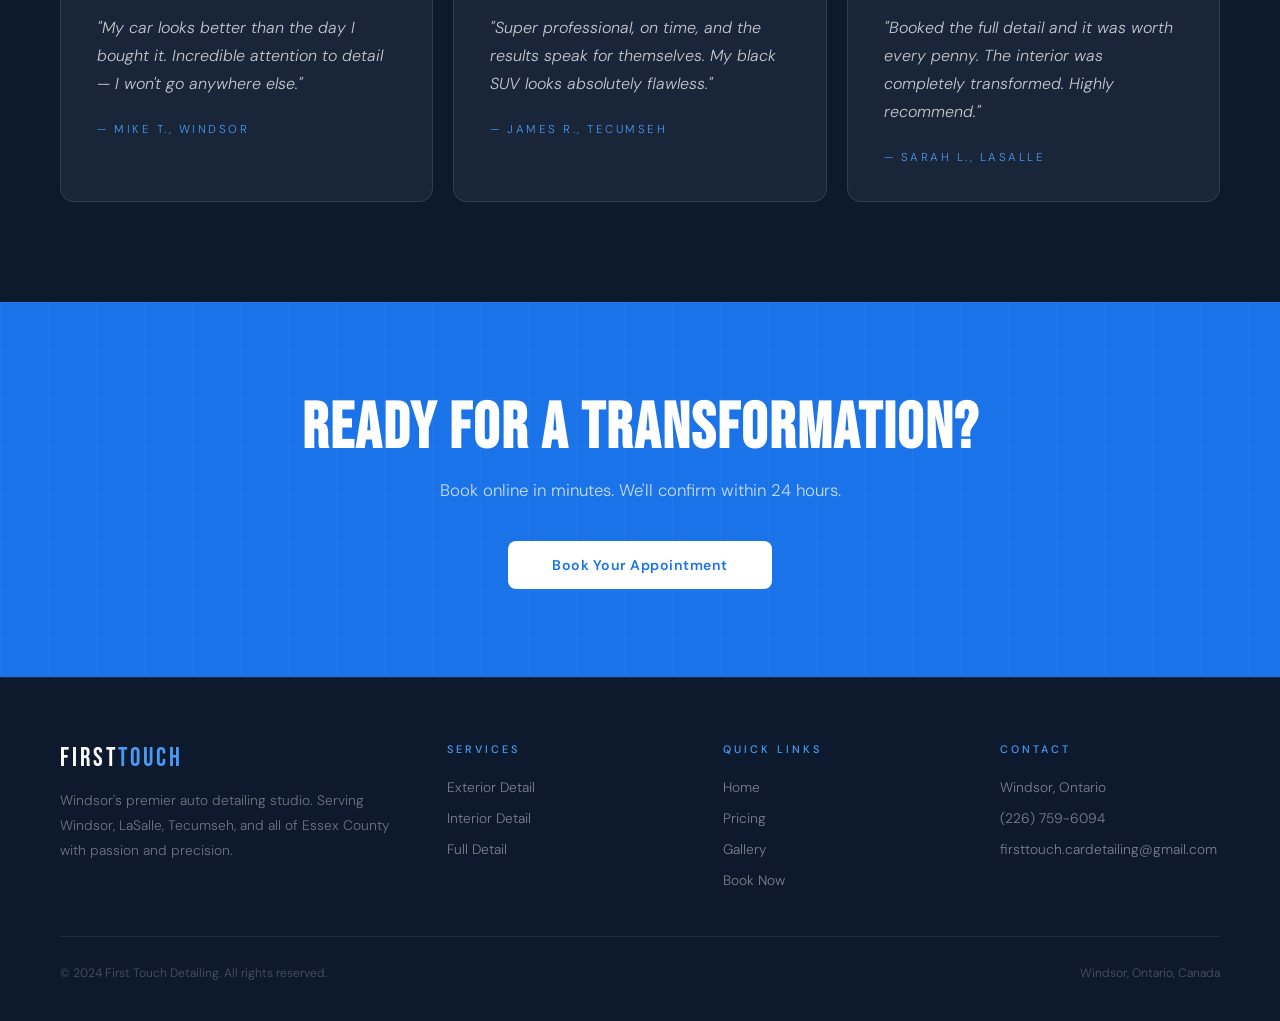
==== commit a4d4d60c: "ch" ====
--- a/index.html
+++ b/index.html
@@ -343,9 +343,6 @@
       <div class="hero-title-wrap">
         <h1 class="hero-title">First<br><span class="blue">Touch</span><br>Detailing</h1>
       </div>
-      <div class="hero-image-wrap">
-        <img src="images/IMG_9779.jpg" alt="First Touch Detailing detail preview">
-      </div>
     </div>
     <p class="hero-sub">Where every vehicle becomes a work of art</p>
     <div class="hero-actions">
@@ -374,14 +371,14 @@
       <div class="trust-icon">🚗</div>
       <div class="trust-text-wrap">
         <div class="trust-label">Happy Clients</div>
-        <div class="trust-value">500+</div>
+        <div class="trust-value">10+</div>
       </div>
     </div>
     <div class="trust-item">
       <div class="trust-icon">⏱️</div>
       <div class="trust-text-wrap">
         <div class="trust-label">Experience</div>
-        <div class="trust-value">8+ Years</div>
+        <div class="trust-value">1-2 Years</div>
       </div>
     </div>
     <div class="trust-item">
